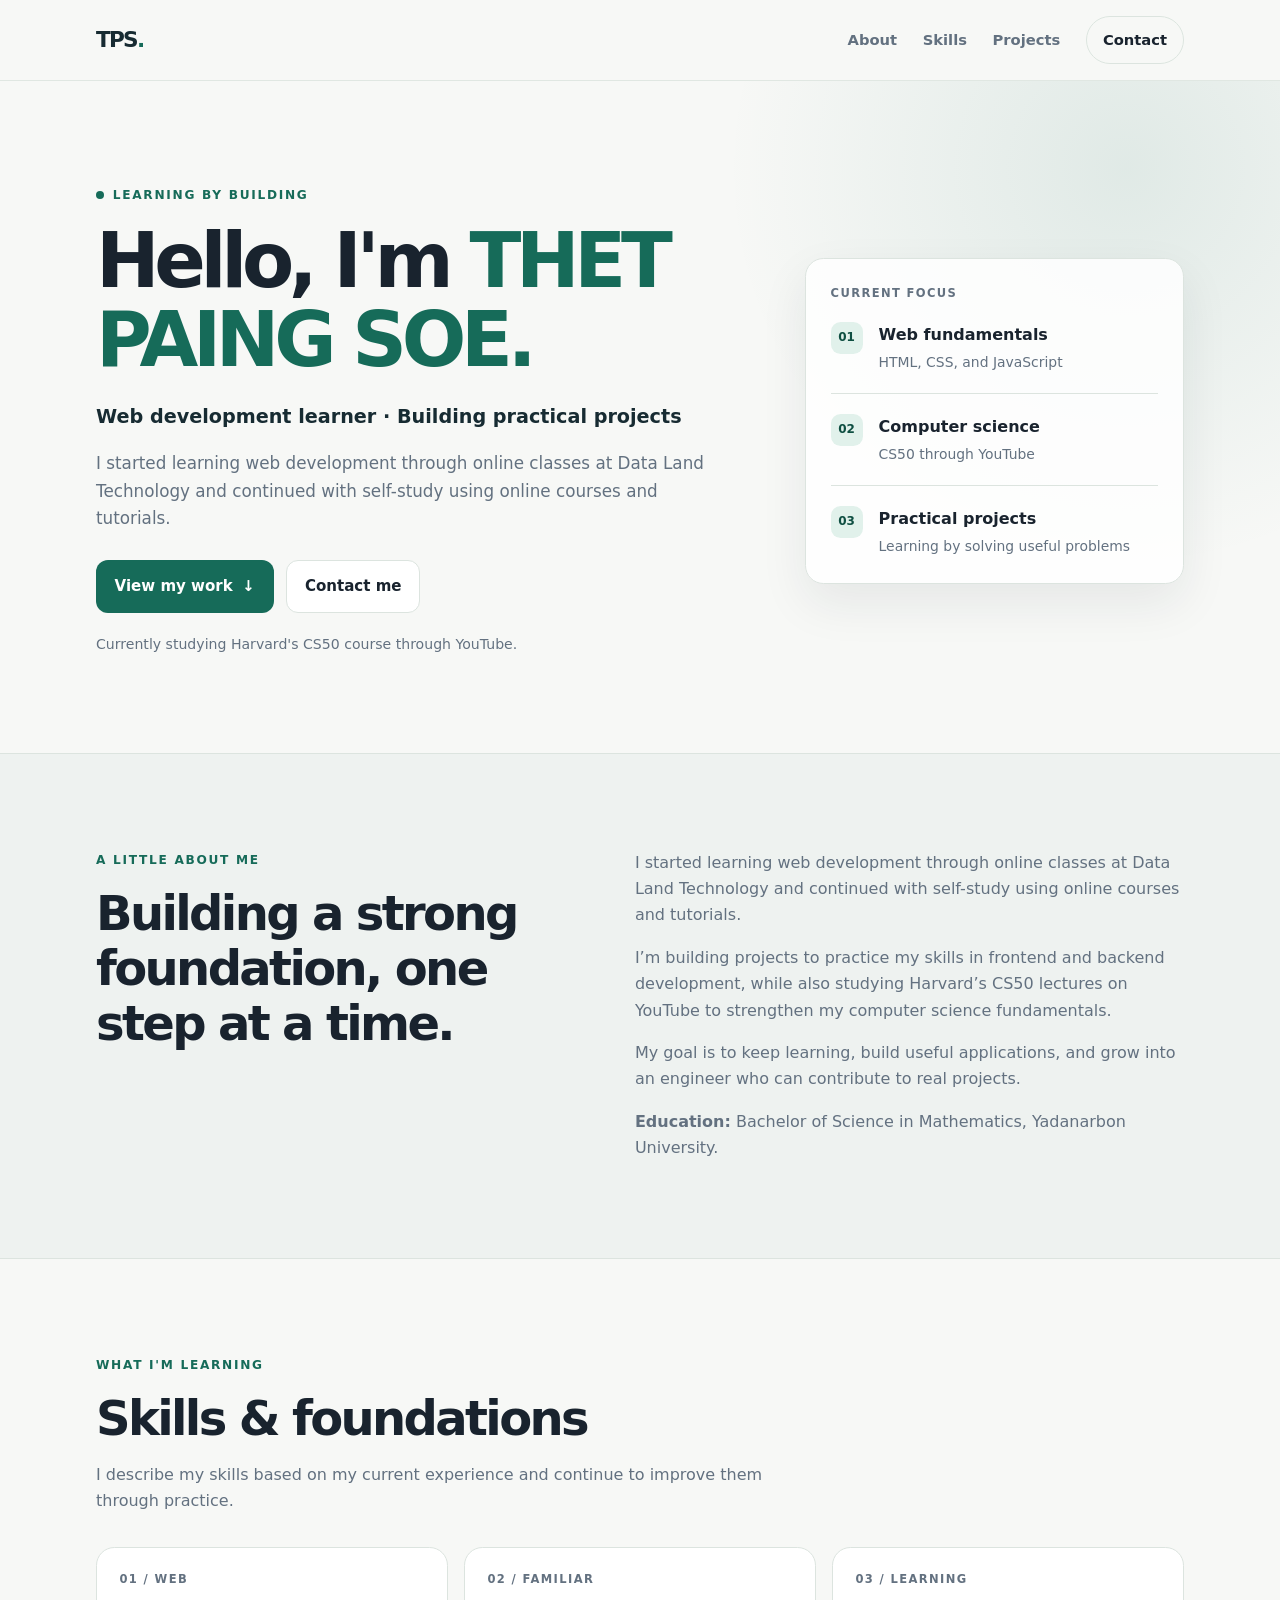
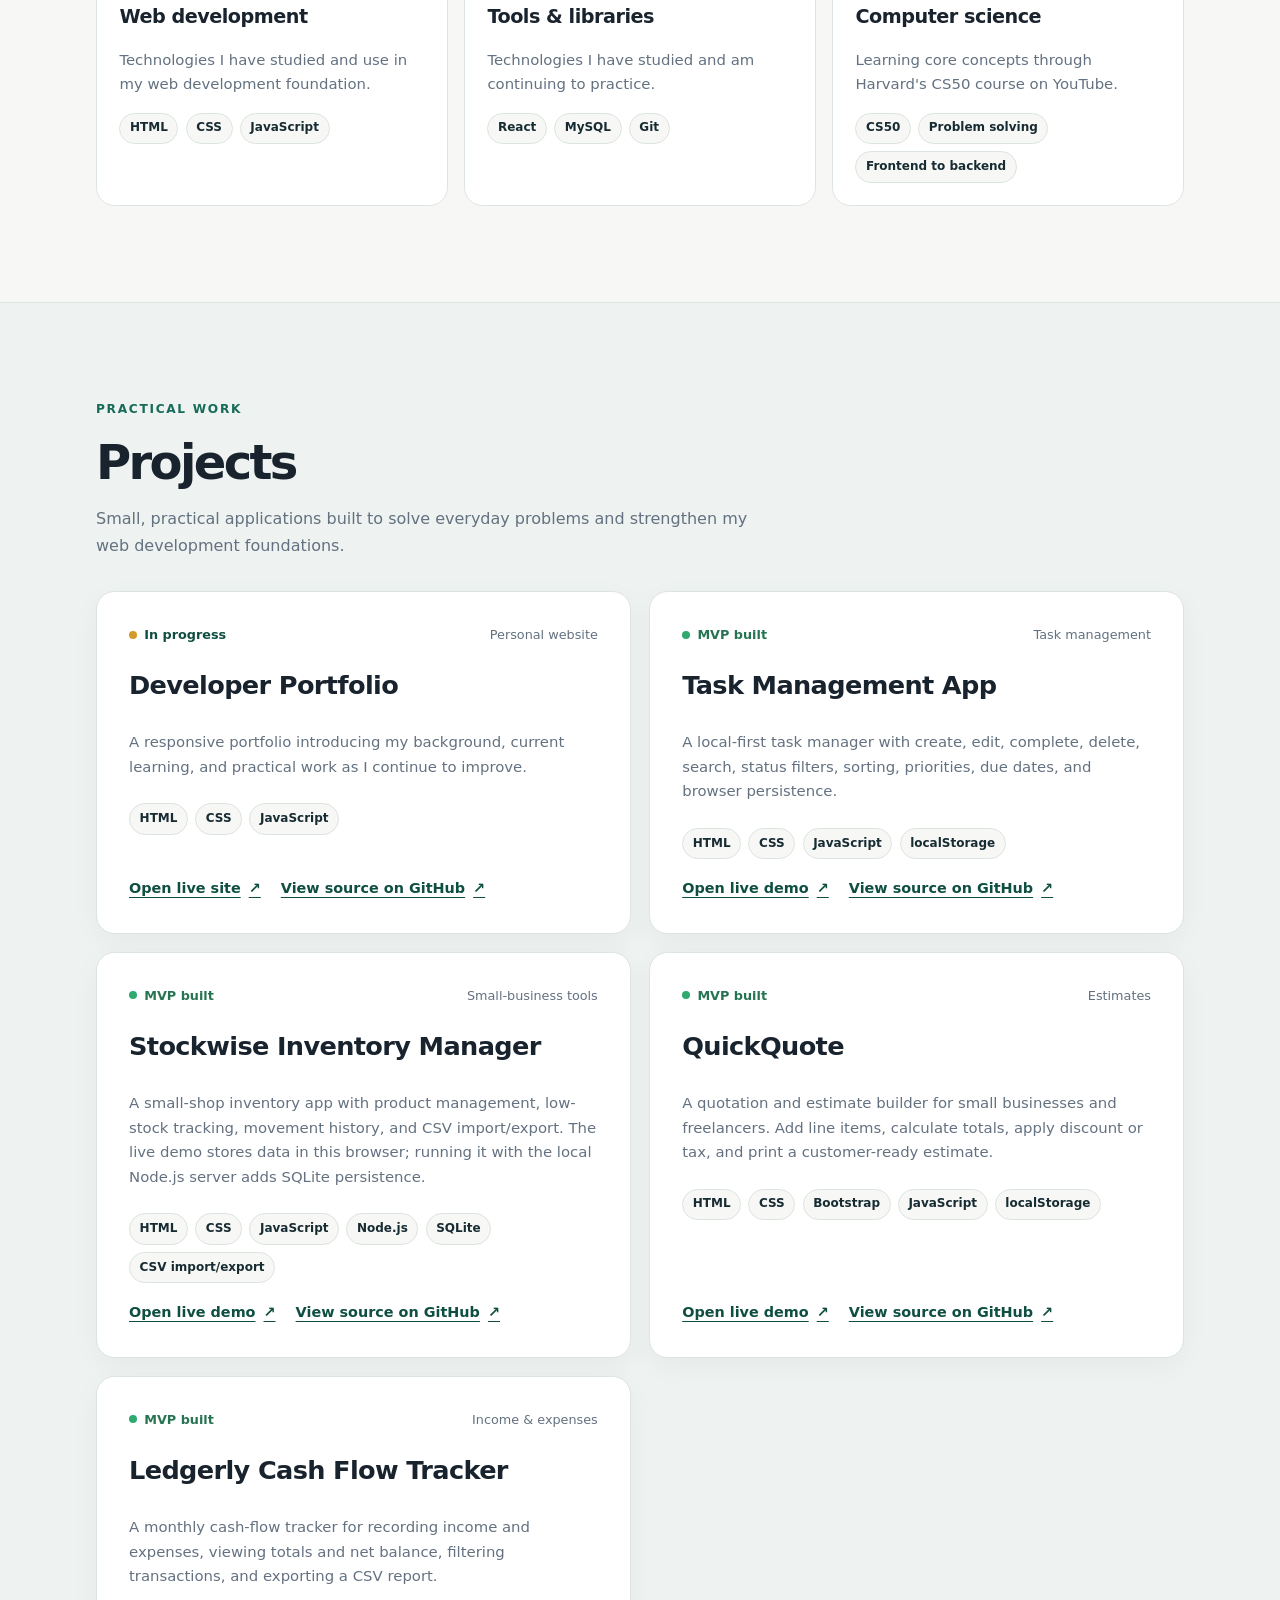
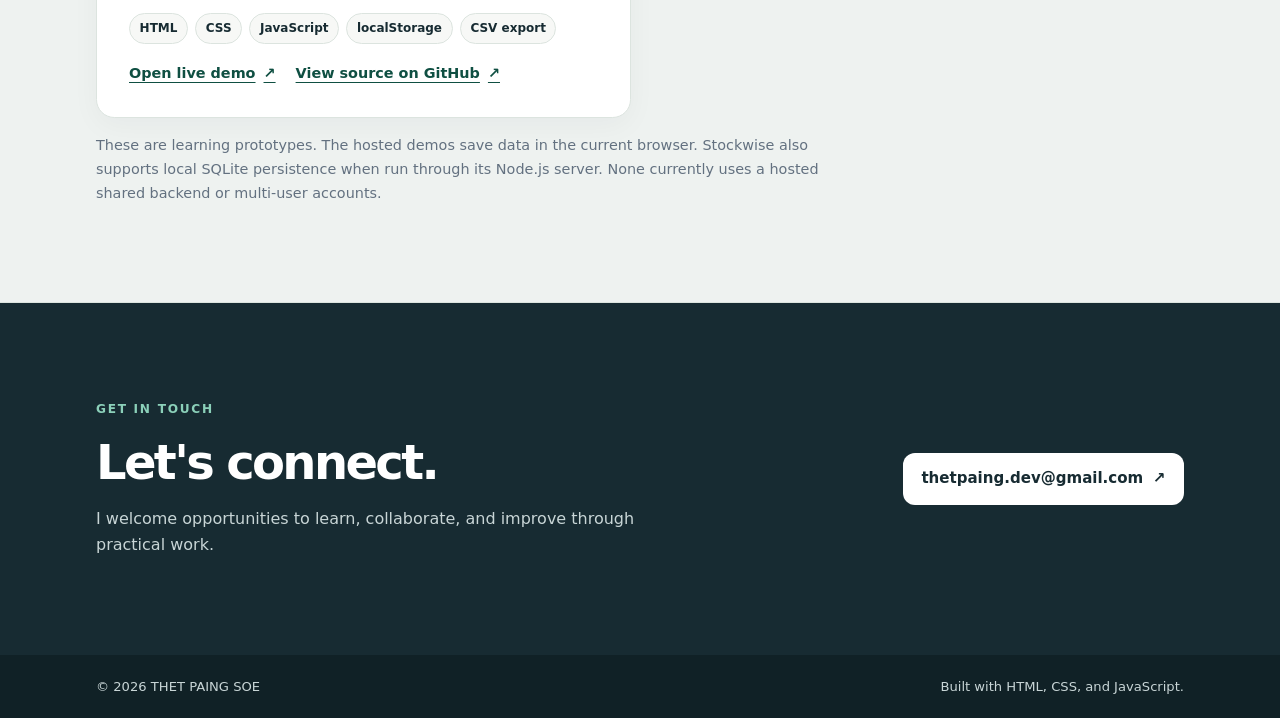
==== index.html @ 7a1ca911 "feat: add QuickQuote project card to portfolio" ====
<!DOCTYPE html>
<html lang="en">
<head>
  <meta charset="UTF-8" />
  <meta name="viewport" content="width=device-width, initial-scale=1.0" />
  <meta
    name="description"
    content="The portfolio of THET PAING SOE, a web development learner building practical projects and studying computer science."
  />
  <title>THET PAING SOE | Developer Portfolio</title>
  <link rel="stylesheet" href="css/style.css" />
  <script src="js/main.js" defer></script>
</head>
<body>
  <a class="skip-link" href="#main-content">Skip to content</a>

  <header class="site-header">
    <div class="container header-inner">
      <a class="brand" href="#home" aria-label="THET PAING SOE, home">TPS<span>.</span></a>

      <button
        class="nav-toggle"
        type="button"
        aria-controls="primary-navigation"
        aria-expanded="false"
      >
        <span class="nav-toggle-label">Menu</span>
        <span class="nav-toggle-icon" aria-hidden="true"></span>
      </button>

      <nav class="site-nav" id="primary-navigation" aria-label="Main navigation">
        <a href="#about">About</a>
        <a href="#skills">Skills</a>
        <a href="#projects">Projects</a>
        <a class="nav-contact" href="#contact">Contact</a>
      </nav>
    </div>
  </header>

  <main id="main-content">
    <section class="hero section" id="home" aria-labelledby="hero-title">
      <div class="container hero-grid">
        <div class="hero-copy">
          <p class="eyebrow"><span class="status-dot" aria-hidden="true"></span> Learning by building</p>
          <h1 id="hero-title">Hello, I'm <span>THET PAING SOE.</span></h1>
          <p class="hero-role">Web development learner · Building practical projects</p>
          <p class="hero-description">
            I started learning web development through online classes at Data Land Technology and
            continued with self-study using online courses and tutorials.
          </p>
          <div class="hero-actions">
            <a class="button button-primary" href="#projects">View my work <span aria-hidden="true">↓</span></a>
            <a class="button button-secondary" href="mailto:thetpaing.dev@gmail.com">Contact me</a>
          </div>
          <p class="hero-note">Currently studying Harvard's CS50 course through YouTube.</p>
        </div>

        <aside class="hero-card" aria-label="Current learning overview">
          <p class="card-label">CURRENT FOCUS</p>
          <div class="focus-item">
            <span class="focus-number">01</span>
            <div>
              <h2>Web fundamentals</h2>
              <p>HTML, CSS, and JavaScript</p>
            </div>
          </div>
          <div class="focus-item">
            <span class="focus-number">02</span>
            <div>
              <h2>Computer science</h2>
              <p>CS50 through YouTube</p>
            </div>
          </div>
          <div class="focus-item">
            <span class="focus-number">03</span>
            <div>
              <h2>Practical projects</h2>
              <p>Learning by solving useful problems</p>
            </div>
          </div>
        </aside>
      </div>
    </section>

    <section class="section section-muted" id="about" aria-labelledby="about-title">
      <div class="container content-grid">
        <div>
          <p class="eyebrow">A little about me</p>
          <h2 class="section-title" id="about-title">Building a strong foundation, one step at a time.</h2>
        </div>
        <div class="section-copy">
          <p>
            I started learning web development through online classes at Data Land Technology and
            continued with self-study using online courses and tutorials.
          </p>
          <p>
            I’m building projects to practice my skills in frontend and backend development, while
            also studying Harvard’s CS50 lectures on YouTube to strengthen my computer science
            fundamentals.
          </p>
          <p>
            My goal is to keep learning, build useful applications, and grow into an engineer who
            can contribute to real projects.
          </p>
          <p>
            <strong>Education:</strong> Bachelor of Science in Mathematics, Yadanarbon University.
          </p>
        </div>
      </div>
    </section>

    <section class="section" id="skills" aria-labelledby="skills-title">
      <div class="container">
        <div class="section-heading">
          <p class="eyebrow">What I'm learning</p>
          <h2 class="section-title" id="skills-title">Skills & foundations</h2>
          <p class="section-intro">I describe my skills based on my current experience and continue to improve them through practice.</p>
        </div>

        <div class="skills-grid">
          <article class="skill-card">
            <p class="skill-index">01 / WEB</p>
            <h3>Web development</h3>
            <p>Technologies I have studied and use in my web development foundation.</p>
            <ul class="tag-list" aria-label="Web development skills">
              <li>HTML</li>
              <li>CSS</li>
              <li>JavaScript</li>
            </ul>
          </article>

          <article class="skill-card">
            <p class="skill-index">02 / FAMILIAR</p>
            <h3>Tools & libraries</h3>
            <p>Technologies I have studied and am continuing to practice.</p>
            <ul class="tag-list" aria-label="Tools and libraries">
              <li>React</li>
              <li>MySQL</li>
              <li>Git</li>
            </ul>
          </article>

          <article class="skill-card">
            <p class="skill-index">03 / LEARNING</p>
            <h3>Computer science</h3>
            <p>Learning core concepts through Harvard's CS50 course on YouTube.</p>
            <ul class="tag-list" aria-label="Current learning areas">
              <li>CS50</li>
              <li>Problem solving</li>
              <li>Frontend to backend</li>
            </ul>
          </article>
        </div>
      </div>
    </section>

    <section class="section section-muted" id="projects" aria-labelledby="projects-title">
      <div class="container">
        <div class="section-heading">
          <p class="eyebrow">Practical work</p>
          <h2 class="section-title" id="projects-title">Projects</h2>
          <p class="section-intro">
            Small, practical applications built to solve everyday problems and strengthen my web development foundations.
          </p>
        </div>

        <div class="projects-grid">
          <article class="project-card">
            <div class="project-topline">
              <span class="project-status"><span aria-hidden="true"></span> In progress</span>
              <span class="project-type">Personal website</span>
            </div>
            <h3>Developer Portfolio</h3>
            <p>A responsive portfolio introducing my background, current learning, and practical work as I continue to improve.</p>
            <ul class="tag-list" aria-label="Portfolio technologies">
              <li>HTML</li><li>CSS</li><li>JavaScript</li>
            </ul>
            <div class="project-links">
              <a class="text-link" href="https://developer-portfolio-wdf-5618s-projects.vercel.app" target="_blank" rel="noreferrer">Open live site <span aria-hidden="true">↗</span></a>
              <a class="text-link" href="https://github.com/wdf-5618/developer-portfolio" target="_blank" rel="noreferrer">View source on GitHub <span aria-hidden="true">↗</span></a>
            </div>
          </article>

          <article class="project-card">
            <div class="project-topline">
              <span class="project-status project-status-ready"><span aria-hidden="true"></span> MVP built</span>
              <span class="project-type">Task management</span>
            </div>
            <h3>Task Management App</h3>
            <p>A local-first task manager with create, edit, complete, delete, search, status filters, sorting, priorities, due dates, and browser persistence.</p>
            <ul class="tag-list" aria-label="Task manager technologies">
              <li>HTML</li><li>CSS</li><li>JavaScript</li><li>localStorage</li>
            </ul>
            <div class="project-links">
              <a class="text-link" href="https://task-management-app-wdf-5618s-projects.vercel.app" target="_blank" rel="noreferrer">Open live demo <span aria-hidden="true">↗</span></a>
              <a class="text-link" href="https://github.com/wdf-5618/task-management-app" target="_blank" rel="noreferrer">View source on GitHub <span aria-hidden="true">↗</span></a>
            </div>
          </article>

          <article class="project-card">
            <div class="project-topline">
              <span class="project-status project-status-ready"><span aria-hidden="true"></span> MVP built</span>
              <span class="project-type">Small-business tools</span>
            </div>
            <h3>Stockwise Inventory Manager</h3>
            <p>A small-shop inventory app with product management, low-stock tracking, movement history, and CSV import/export. The live demo stores data in this browser; running it with the local Node.js server adds SQLite persistence.</p>
            <ul class="tag-list" aria-label="Stockwise technologies">
              <li>HTML</li><li>CSS</li><li>JavaScript</li><li>Node.js</li><li>SQLite</li><li>CSV import/export</li>
            </ul>
            <div class="project-links">
              <a class="text-link" href="https://stockwise-inventory-manager-wdf-5618s-projects.vercel.app" target="_blank" rel="noreferrer">Open live demo <span aria-hidden="true">↗</span></a>
              <a class="text-link" href="https://github.com/wdf-5618/stockwise-inventory-manager" target="_blank" rel="noreferrer">View source on GitHub <span aria-hidden="true">↗</span></a>
            </div>
          </article>

          <article class="project-card">
            <div class="project-topline">
              <span class="project-status project-status-ready"><span aria-hidden="true"></span> MVP built</span>
              <span class="project-type">Estimates</span>
            </div>
            <h3>QuickQuote</h3>
            <p>A quotation and estimate builder for small businesses and freelancers. Add line items, calculate totals, apply discount or tax, and print a customer-ready estimate.</p>
            <ul class="tag-list" aria-label="QuickQuote technologies">
              <li>HTML</li><li>CSS</li><li>Bootstrap</li><li>JavaScript</li><li>localStorage</li>
            </ul>
            <div class="project-links">
              <a class="text-link" href="./quickquote/index.html" target="_blank" rel="noreferrer">Open live demo <span aria-hidden="true">↗</span></a>
              <a class="text-link" href="https://github.com/wdf-5618/developer-portfolio" target="_blank" rel="noreferrer">View source on GitHub <span aria-hidden="true">↗</span></a>
            </div>
          </article>

          <article class="project-card">
            <div class="project-topline">
              <span class="project-status project-status-ready"><span aria-hidden="true"></span> MVP built</span>
              <span class="project-type">Income & expenses</span>
            </div>
            <h3>Ledgerly Cash Flow Tracker</h3>
            <p>A monthly cash-flow tracker for recording income and expenses, viewing totals and net balance, filtering transactions, and exporting a CSV report.</p>
            <ul class="tag-list" aria-label="Ledgerly technologies">
              <li>HTML</li><li>CSS</li><li>JavaScript</li><li>localStorage</li><li>CSV export</li>
            </ul>
            <div class="project-links">
              <a class="text-link" href="https://ledgerly-cashflow-tracker-wdf-5618s-projects.vercel.app" target="_blank" rel="noreferrer">Open live demo <span aria-hidden="true">↗</span></a>
              <a class="text-link" href="https://github.com/wdf-5618/ledgerly-cashflow-tracker" target="_blank" rel="noreferrer">View source on GitHub <span aria-hidden="true">↗</span></a>
            </div>
          </article>
        </div>
        <p class="projects-note">These are learning prototypes. The hosted demos save data in the current browser. Stockwise also supports local SQLite persistence when run through its Node.js server. None currently uses a hosted shared backend or multi-user accounts.</p>
      </div>
    </section>

    <section class="section contact-section" id="contact" aria-labelledby="contact-title">
      <div class="container contact-inner">
        <div>
          <p class="eyebrow">Get in touch</p>
          <h2 class="section-title" id="contact-title">Let's connect.</h2>
          <p class="contact-copy">I welcome opportunities to learn, collaborate, and improve through practical work.</p>
        </div>
        <a class="button button-light" href="mailto:thetpaing.dev@gmail.com">thetpaing.dev@gmail.com <span aria-hidden="true">↗</span></a>
      </div>
    </section>
  </main>

  <footer class="site-footer">
    <div class="container footer-inner">
      <p>© <span id="current-year">2026</span> THET PAING SOE</p>
      <p>Built with HTML, CSS, and JavaScript.</p>
    </div>
  </footer>
</body>
</html>
---- css/style.css ----
:root {
  color-scheme: light;
  --ink: #19232e;
  --muted: #637180;
  --paper: #f7f8f6;
  --surface: #ffffff;
  --surface-muted: #eef2f0;
  --line: #dce4df;
  --accent: #166b59;
  --accent-dark: #0f4f42;
  --accent-soft: #e1f1eb;
  --dark: #172b32;
  --radius: 1.15rem;
  --shadow: 0 1.2rem 3rem rgb(25 35 46 / 8%);
  --content-width: 68rem;
}

* {
  box-sizing: border-box;
}

html {
  scroll-behavior: smooth;
  scroll-padding-top: 6rem;
}

body {
  margin: 0;
  background: var(--paper);
  color: var(--ink);
  font-family: Inter, ui-sans-serif, system-ui, -apple-system, BlinkMacSystemFont, "Segoe UI", sans-serif;
  line-height: 1.65;
  text-rendering: optimizeLegibility;
}

a {
  color: inherit;
}

a:focus-visible,
button:focus-visible {
  outline: 3px solid #e7a83e;
  outline-offset: 4px;
}

.container {
  width: min(var(--content-width), calc(100% - 2.5rem));
  margin-inline: auto;
}

.skip-link {
  position: absolute;
  top: 0.75rem;
  left: 0.75rem;
  z-index: 100;
  padding: 0.7rem 1rem;
  transform: translateY(-160%);
  border-radius: 0.5rem;
  background: var(--dark);
  color: white;
}

.skip-link:focus {
  transform: translateY(0);
}

.site-header {
  position: sticky;
  top: 0;
  z-index: 20;
  border-bottom: 1px solid rgb(220 228 223 / 85%);
  background: rgb(247 248 246 / 92%);
  backdrop-filter: blur(14px);
}

.header-inner {
  display: flex;
  min-height: 5rem;
  align-items: center;
  justify-content: space-between;
  gap: 1.5rem;
}

.brand {
  color: var(--dark);
  font-size: 1.35rem;
  font-weight: 850;
  letter-spacing: -0.08em;
  text-decoration: none;
}

.brand span {
  color: var(--accent);
}

.site-nav {
  display: flex;
  align-items: center;
  gap: 1.6rem;
}

.site-nav a {
  color: var(--muted);
  font-size: 0.92rem;
  font-weight: 650;
  text-decoration: none;
  transition: color 160ms ease;
}

.site-nav a:hover {
  color: var(--accent);
}

.site-nav .nav-contact {
  padding: 0.65rem 1rem;
  border: 1px solid var(--line);
  border-radius: 999px;
  color: var(--ink);
}

.nav-toggle {
  display: none;
  align-items: center;
  gap: 0.6rem;
  padding: 0.65rem 0.85rem;
  border: 1px solid var(--line);
  border-radius: 0.7rem;
  background: var(--surface);
  color: var(--ink);
  font: inherit;
  font-size: 0.9rem;
  font-weight: 700;
  cursor: pointer;
}

.nav-toggle-icon,
.nav-toggle-icon::before,
.nav-toggle-icon::after {
  display: block;
  width: 1.15rem;
  height: 2px;
  border-radius: 2px;
  background: currentColor;
}

.nav-toggle-icon {
  position: relative;
}

.nav-toggle-icon::before,
.nav-toggle-icon::after {
  position: absolute;
  left: 0;
  content: "";
}

.nav-toggle-icon::before {
  top: -0.35rem;
}

.nav-toggle-icon::after {
  top: 0.35rem;
}

.section {
  padding-block: 6rem;
}

.hero {
  overflow: hidden;
  padding-block: 6.5rem 6rem;
  background:
    radial-gradient(circle at 88% 13%, rgb(22 107 89 / 10%), transparent 25rem),
    var(--paper);
}

.hero-grid {
  display: grid;
  grid-template-columns: minmax(0, 1.25fr) minmax(17rem, 0.75fr);
  align-items: center;
  gap: clamp(2rem, 6vw, 5rem);
}

.eyebrow {
  display: flex;
  align-items: center;
  gap: 0.55rem;
  margin: 0 0 1rem;
  color: var(--accent);
  font-size: 0.76rem;
  font-weight: 850;
  letter-spacing: 0.14em;
  text-transform: uppercase;
}

.status-dot {
  width: 0.5rem;
  height: 0.5rem;
  border-radius: 50%;
  background: var(--accent);
}

.hero h1 {
  max-width: 11ch;
  margin: 0;
  font-size: clamp(2.5rem, 6vw, 4.75rem);
  font-weight: 800;
  letter-spacing: -0.07em;
  line-height: 1.04;
}

.hero h1 span {
  color: var(--accent);
}

.hero-role {
  margin: 1.35rem 0 0;
  color: var(--dark);
  font-size: clamp(1rem, 2vw, 1.2rem);
  font-weight: 700;
}

.hero-description {
  max-width: 41rem;
  margin: 1.1rem 0 0;
  color: var(--muted);
  font-size: 1.05rem;
}

.hero-actions {
  display: flex;
  flex-wrap: wrap;
  gap: 0.8rem;
  margin-top: 1.7rem;
}

.button {
  display: inline-flex;
  min-height: 3rem;
  align-items: center;
  justify-content: center;
  gap: 0.6rem;
  padding: 0.8rem 1.1rem;
  border: 1px solid transparent;
  border-radius: 0.75rem;
  font-size: 0.94rem;
  font-weight: 750;
  text-decoration: none;
  transition: transform 160ms ease, background 160ms ease;
}

.button:hover {
  transform: translateY(-2px);
}

.button-primary {
  background: var(--accent);
  color: white;
}

.button-primary:hover {
  background: var(--accent-dark);
}

.button-secondary {
  border-color: var(--line);
  background: var(--surface);
  color: var(--ink);
}

.hero-note {
  margin: 1.3rem 0 0;
  color: var(--muted);
  font-size: 0.88rem;
}

.hero-card {
  padding: 1.55rem;
  border: 1px solid var(--line);
  border-radius: var(--radius);
  background: rgb(255 255 255 / 86%);
  box-shadow: var(--shadow);
}

.card-label,
.skill-index {
  margin: 0;
  color: var(--muted);
  font-size: 0.72rem;
  font-weight: 850;
  letter-spacing: 0.12em;
}

.focus-item {
  display: grid;
  grid-template-columns: 2.2rem 1fr;
  gap: 0.8rem;
  padding-block: 1.2rem;
  border-bottom: 1px solid var(--line);
}

.focus-item:last-child {
  padding-bottom: 0;
  border-bottom: 0;
}

.focus-number {
  display: grid;
  width: 2rem;
  height: 2rem;
  place-items: center;
  border-radius: 0.6rem;
  background: var(--accent-soft);
  color: var(--accent-dark);
  font-size: 0.75rem;
  font-weight: 850;
}

.focus-item h2 {
  margin: 0;
  font-size: 1rem;
}

.focus-item p {
  margin: 0.2rem 0 0;
  color: var(--muted);
  font-size: 0.87rem;
}

.section-muted {
  border-block: 1px solid var(--line);
  background: var(--surface-muted);
}

.content-grid {
  display: grid;
  grid-template-columns: minmax(0, 0.9fr) minmax(0, 1.1fr);
  gap: clamp(2rem, 7vw, 6rem);
}

.section-title {
  max-width: 18ch;
  margin: 0;
  font-size: clamp(2rem, 4vw, 3rem);
  font-weight: 800;
  letter-spacing: -0.055em;
  line-height: 1.15;
}

.section-copy p {
  margin: 0 0 1rem;
  color: var(--muted);
}

.section-copy p:last-child {
  margin-bottom: 0;
}

.section-heading {
  max-width: 42rem;
  margin-bottom: 2rem;
}

.section-intro {
  margin: 1rem 0 0;
  color: var(--muted);
}

.skills-grid {
  display: grid;
  grid-template-columns: repeat(3, minmax(0, 1fr));
  gap: 1rem;
}

.skill-card {
  min-height: 14rem;
  padding: 1.4rem;
  border: 1px solid var(--line);
  border-radius: var(--radius);
  background: var(--surface);
}

.skill-card h3,
.project-card h3 {
  margin: 0.75rem 0 0.55rem;
  font-size: 1.2rem;
  letter-spacing: -0.025em;
}

.skill-card > p:not(.skill-index),
.project-card > p {
  color: var(--muted);
  font-size: 0.93rem;
}

.tag-list {
  display: flex;
  flex-wrap: wrap;
  gap: 0.45rem;
  margin: 1rem 0 0;
  padding: 0;
  list-style: none;
}

.tag-list li {
  padding: 0.3rem 0.6rem;
  border: 1px solid var(--line);
  border-radius: 999px;
  background: var(--paper);
  color: var(--dark);
  font-size: 0.75rem;
  font-weight: 700;
}

.project-card {
  max-width: 48rem;
  padding: clamp(1.35rem, 4vw, 2rem);
  border: 1px solid var(--line);
  border-radius: var(--radius);
  background: var(--surface);
  box-shadow: 0 0.5rem 1.8rem rgb(25 35 46 / 4%);
}

.project-topline {
  display: flex;
  flex-wrap: wrap;
  align-items: center;
  justify-content: space-between;
  gap: 0.7rem;
}

.project-status {
  display: inline-flex;
  align-items: center;
  gap: 0.45rem;
  color: var(--accent-dark);
  font-size: 0.8rem;
  font-weight: 800;
}

.project-status span {
  width: 0.5rem;
  height: 0.5rem;
  border-radius: 50%;
  background: #d49a27;
}

.project-type {
  color: var(--muted);
  font-size: 0.8rem;
}

.project-card h3 {
  margin-top: 1.2rem;
  font-size: 1.6rem;
}

.project-card > p {
  max-width: 38rem;
  margin-bottom: 0.5rem;
}

.text-link {
  display: inline-flex;
  gap: 0.5rem;
  margin-top: 1.5rem;
  color: var(--accent-dark);
  font-weight: 800;
  text-decoration-thickness: 1px;
  text-underline-offset: 4px;
}

.projects-note {
  max-width: 48rem;
  margin: 1rem 0 0;
  color: var(--muted);
  font-size: 0.9rem;
}

.contact-section {
  background: var(--dark);
  color: white;
}

.contact-inner {
  display: flex;
  align-items: center;
  justify-content: space-between;
  gap: 2rem;
}

.contact-section .eyebrow {
  color: #8bd0b9;
}

.contact-copy {
  max-width: 36rem;
  margin: 1rem 0 0;
  color: #c8d5d6;
}

.button-light {
  flex-shrink: 0;
  background: white;
  color: var(--dark);
}

.button-light:hover {
  background: #e9f3ef;
}

.site-footer {
  padding-block: 1.3rem;
  background: #102126;
  color: #c8d5d6;
  font-size: 0.82rem;
}

.footer-inner {
  display: flex;
  justify-content: space-between;
  gap: 1rem;
}

.footer-inner p {
  margin: 0;
}

@media (max-width: 760px) {
  .section {
    padding-block: 4.5rem;
  }

  .hero {
    padding-block: 4.5rem;
  }

  .hero-grid,
  .content-grid {
    grid-template-columns: 1fr;
  }

  .hero-grid {
    gap: 2.25rem;
  }

  .hero h1 {
    max-width: 14ch;
  }

  .skills-grid {
    grid-template-columns: 1fr;
  }

  .skill-card {
    min-height: 0;
  }

  .nav-toggle {
    display: inline-flex;
  }

  .site-nav {
    position: absolute;
    top: calc(100% - 1px);
    right: 0;
    left: 0;
    display: none;
    align-items: stretch;
    gap: 0;
    padding: 0.6rem 1.25rem 1rem;
    border-bottom: 1px solid var(--line);
    background: var(--paper);
  }

  .site-nav.is-open {
    display: flex;
    flex-direction: column;
  }

  .site-nav a {
    padding: 0.85rem 0.25rem;
  }

  .site-nav .nav-contact {
    margin-top: 0.4rem;
    padding: 0.75rem 1rem;
    text-align: center;
  }

  .contact-inner {
    align-items: flex-start;
    flex-direction: column;
  }

  .footer-inner {
    flex-direction: column;
    gap: 0.35rem;
  }
}

@media (prefers-reduced-motion: reduce) {
  html {
    scroll-behavior: auto;
  }

  *,
  *::before,
  *::after {
    scroll-behavior: auto !important;
    transition-duration: 0.01ms !important;
  }
}


/* Project cards now form a responsive portfolio grid as new work is added. */
.projects-grid {
  display: grid;
  grid-template-columns: repeat(2, minmax(0, 1fr));
  align-items: stretch;
  gap: 1.15rem;
}

.projects-grid .project-card {
  display: flex;
  max-width: none;
  height: 100%;
  flex-direction: column;
}

.project-links {
  display: flex;
  flex-wrap: wrap;
  gap: 0.6rem 1.25rem;
  margin-top: auto;
  padding-top: 1.1rem;
}

.project-links .text-link {
  margin-top: 0;
  font-size: 0.9rem;
}

.project-status.project-status-ready {
  color: #267453;
}

.project-status.project-status-ready span {
  background: #2eaa70;
}

@media (max-width: 760px) {
  .projects-grid {
    grid-template-columns: 1fr;
  }
}
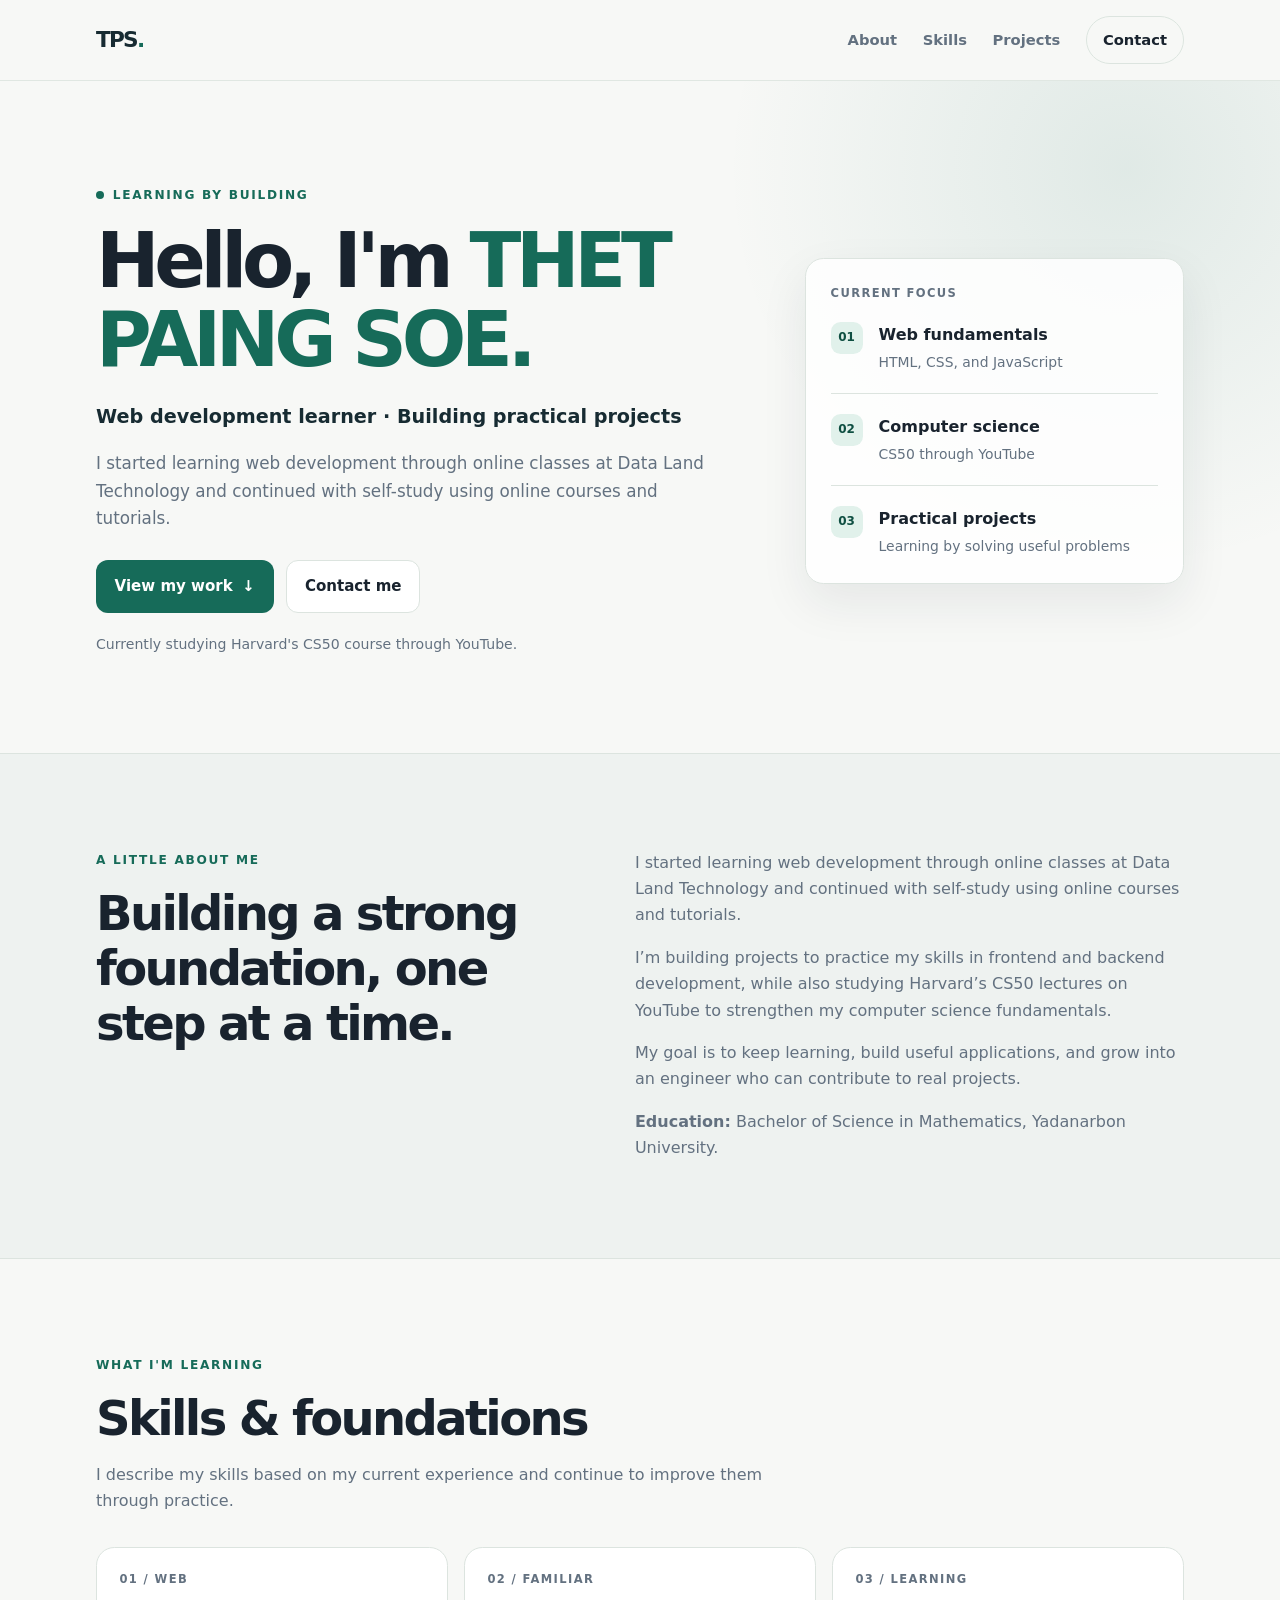
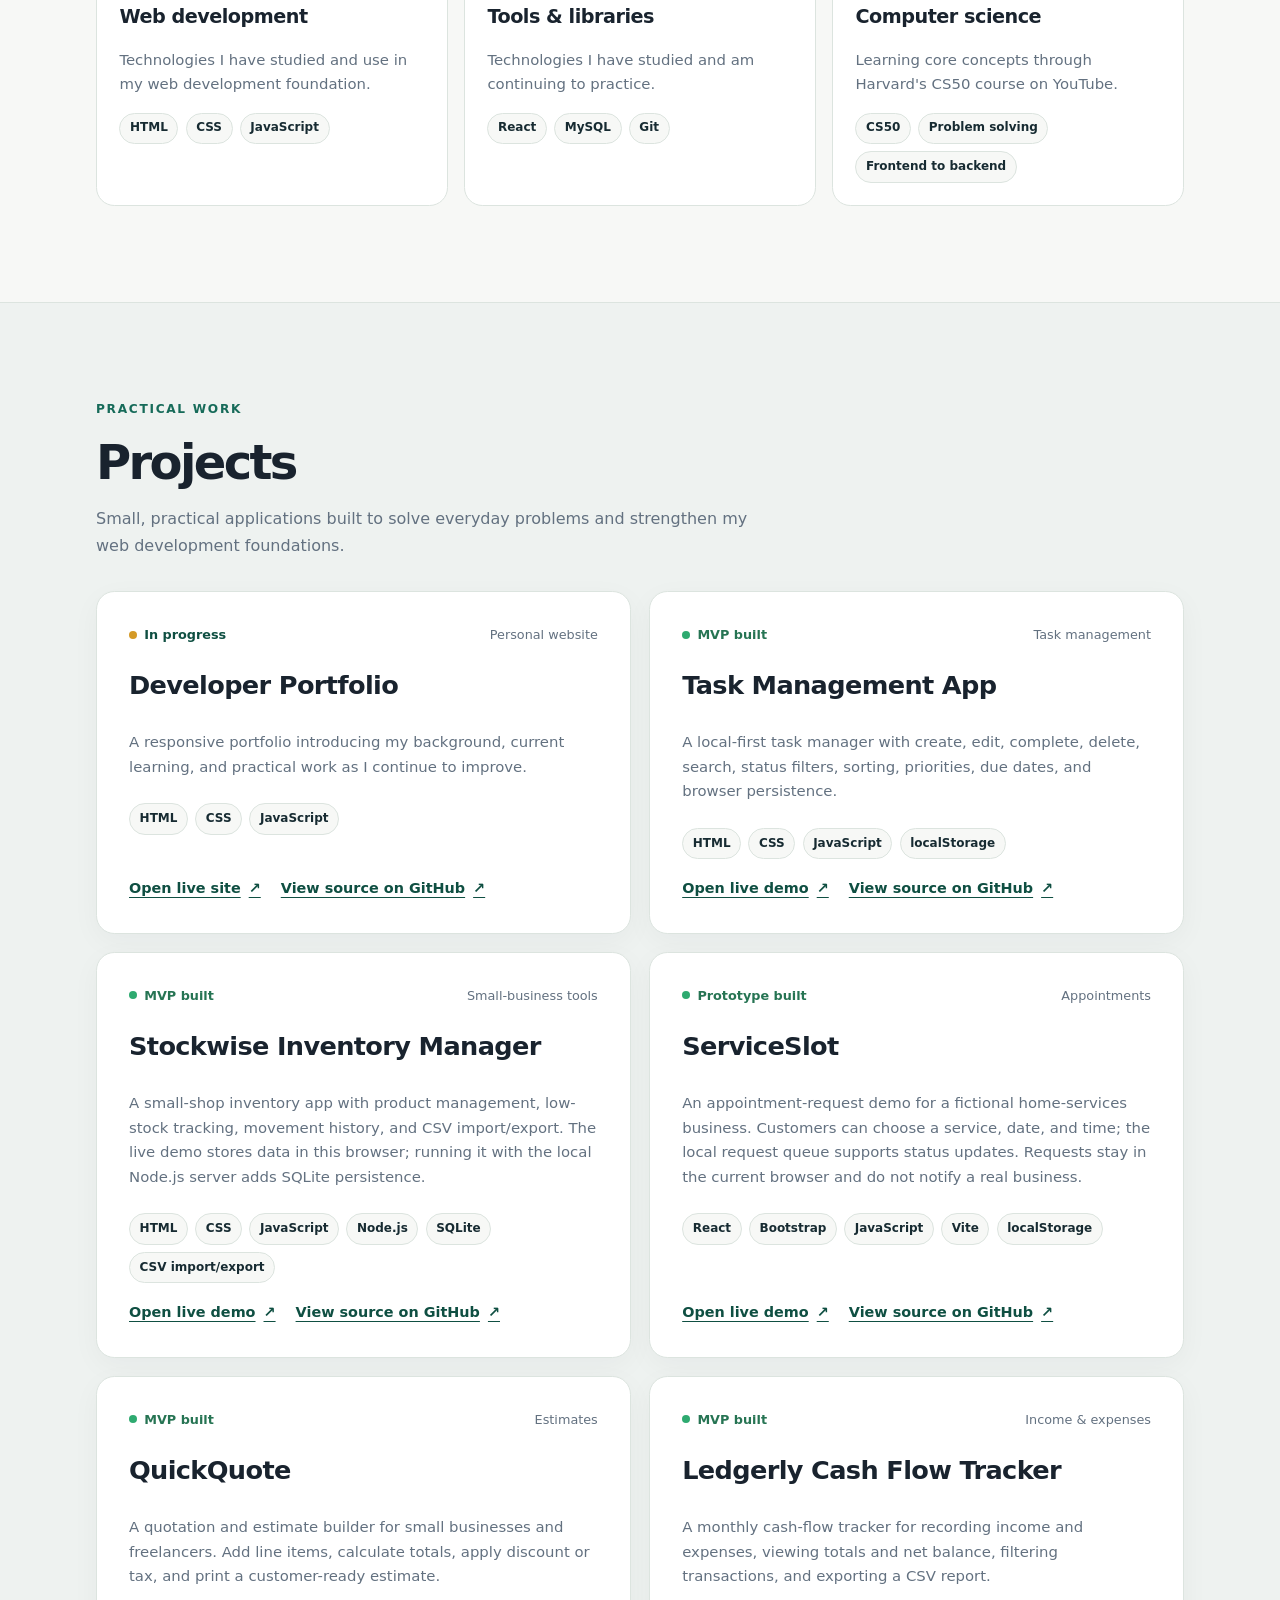
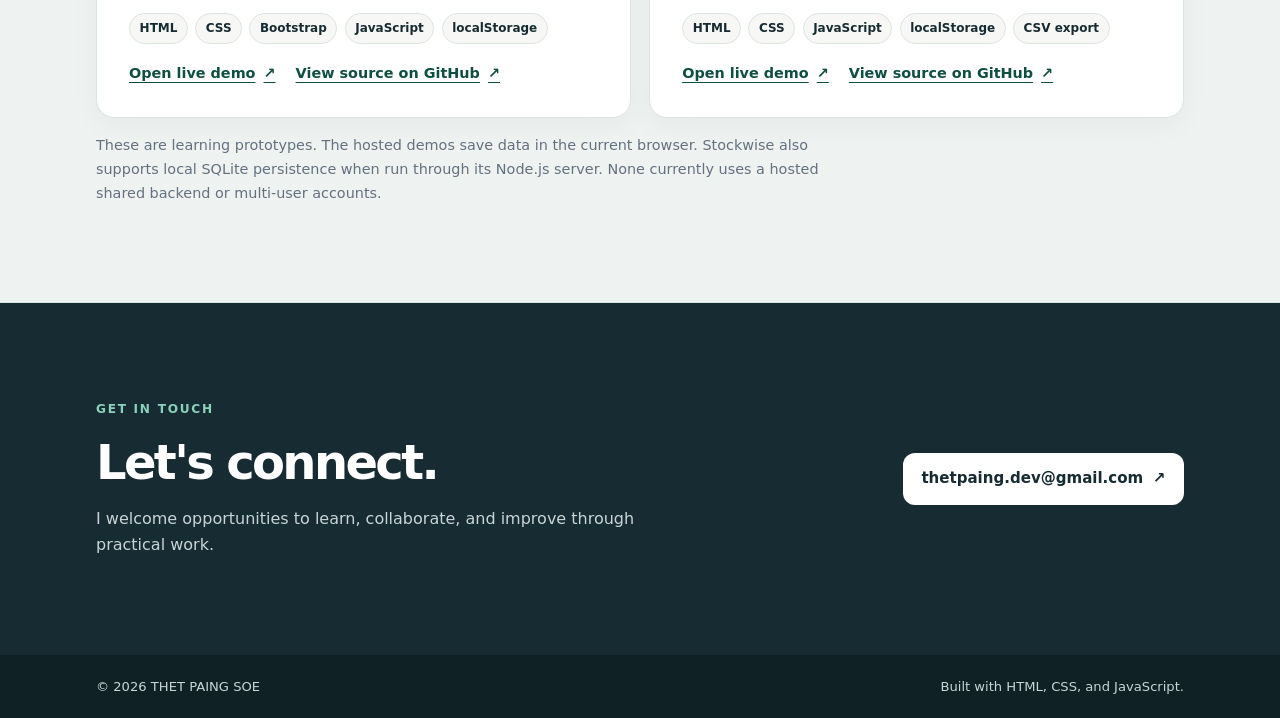
==== commit 2897d729: "feat: add ServiceSlot to portfolio projects" ====
--- a/index.html
+++ b/index.html
@@ -215,6 +215,22 @@
 
           <article class="project-card">
             <div class="project-topline">
+              <span class="project-status project-status-ready"><span aria-hidden="true"></span> Prototype built</span>
+              <span class="project-type">Appointments</span>
+            </div>
+            <h3>ServiceSlot</h3>
+            <p>An appointment-request demo for a fictional home-services business. Customers can choose a service, date, and time; the local request queue supports status updates. Requests stay in the current browser and do not notify a real business.</p>
+            <ul class="tag-list" aria-label="ServiceSlot technologies">
+              <li>React</li><li>Bootstrap</li><li>JavaScript</li><li>Vite</li><li>localStorage</li>
+            </ul>
+            <div class="project-links">
+              <a class="text-link" href="https://serviceslot-wdf-5618s-projects.vercel.app" target="_blank" rel="noreferrer">Open live demo <span aria-hidden="true">↗</span></a>
+              <a class="text-link" href="https://github.com/wdf-5618/serviceslot" target="_blank" rel="noreferrer">View source on GitHub <span aria-hidden="true">↗</span></a>
+            </div>
+          </article>
+
+          <article class="project-card">
+            <div class="project-topline">
               <span class="project-status project-status-ready"><span aria-hidden="true"></span> MVP built</span>
               <span class="project-type">Estimates</span>
             </div>
@@ -224,8 +240,8 @@
               <li>HTML</li><li>CSS</li><li>Bootstrap</li><li>JavaScript</li><li>localStorage</li>
             </ul>
             <div class="project-links">
-              <a class="text-link" href="./quickquote/index.html" target="_blank" rel="noreferrer">Open live demo <span aria-hidden="true">↗</span></a>
-              <a class="text-link" href="https://github.com/wdf-5618/developer-portfolio" target="_blank" rel="noreferrer">View source on GitHub <span aria-hidden="true">↗</span></a>
+              <a class="text-link" href="https://quickquote-wdf-5618s-projects.vercel.app" target="_blank" rel="noreferrer">Open live demo <span aria-hidden="true">↗</span></a>
+              <a class="text-link" href="https://github.com/wdf-5618/quickquote" target="_blank" rel="noreferrer">View source on GitHub <span aria-hidden="true">↗</span></a>
             </div>
           </article>
 
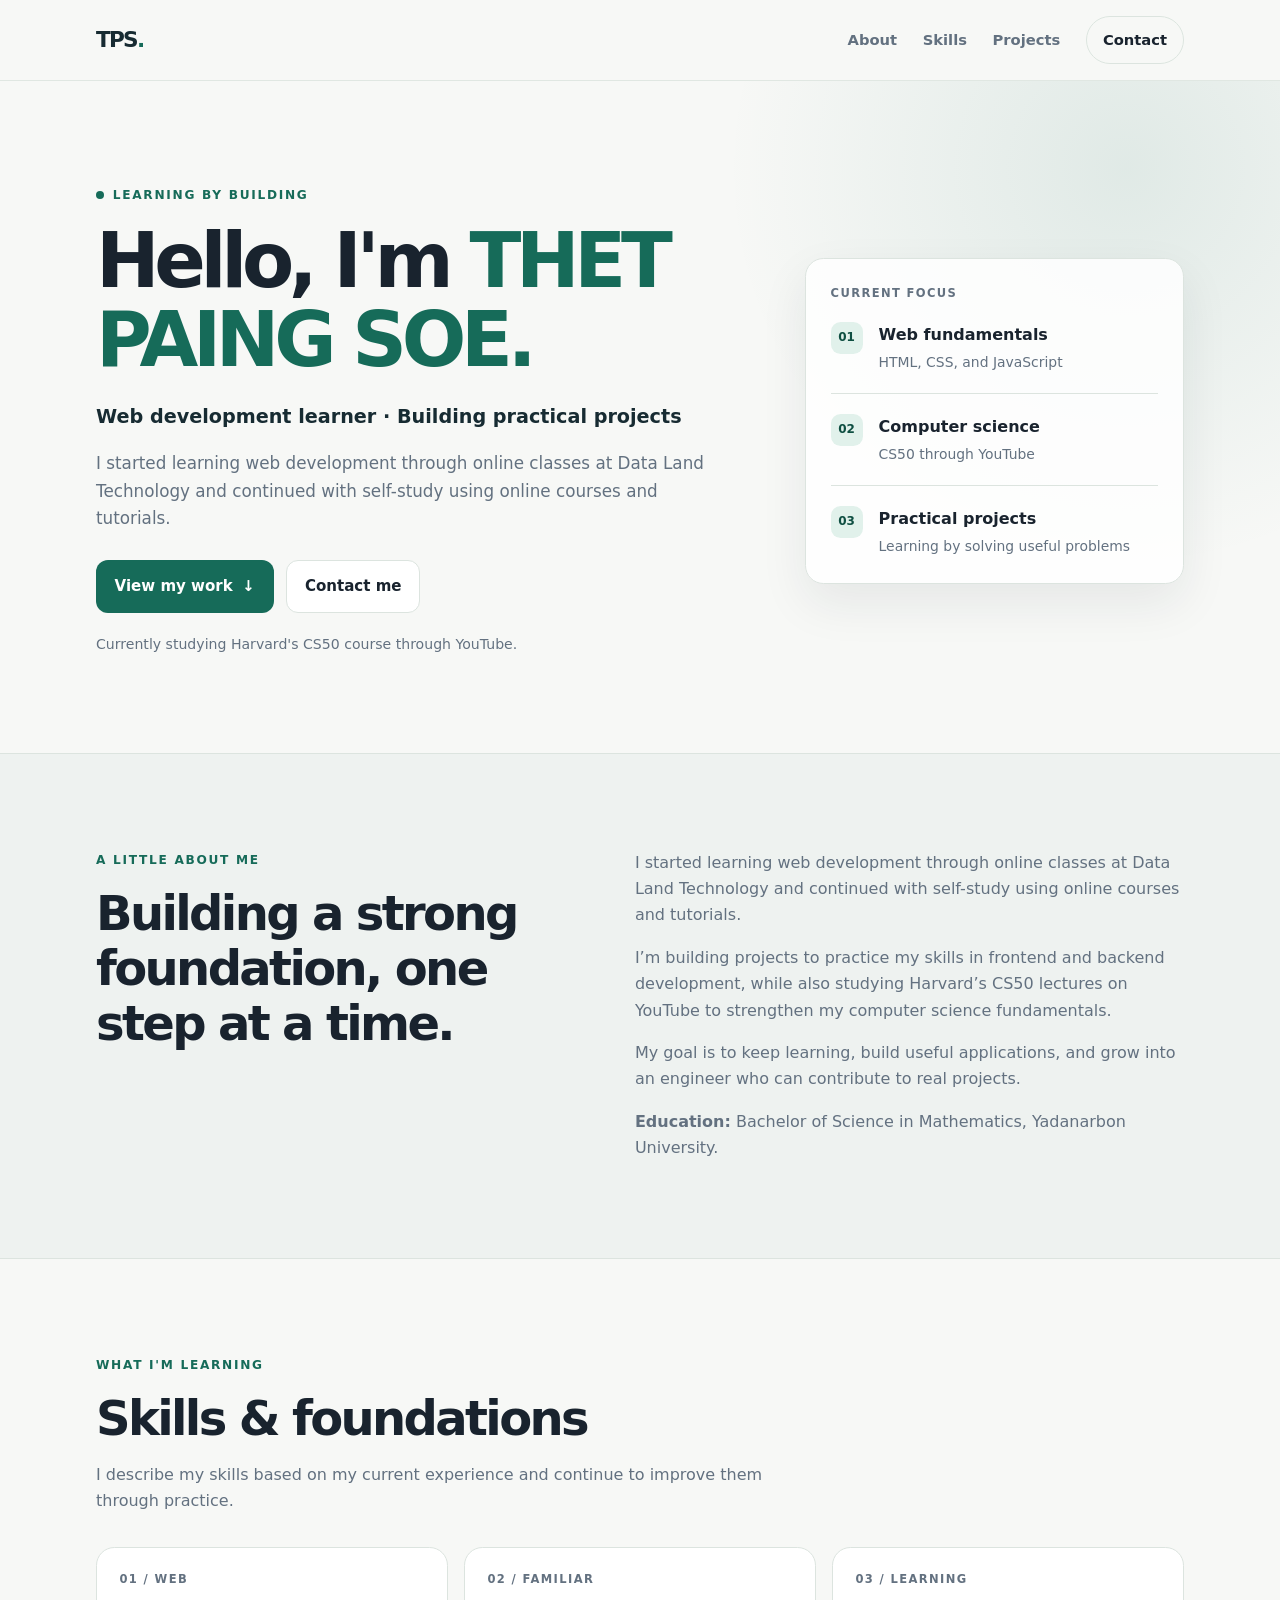
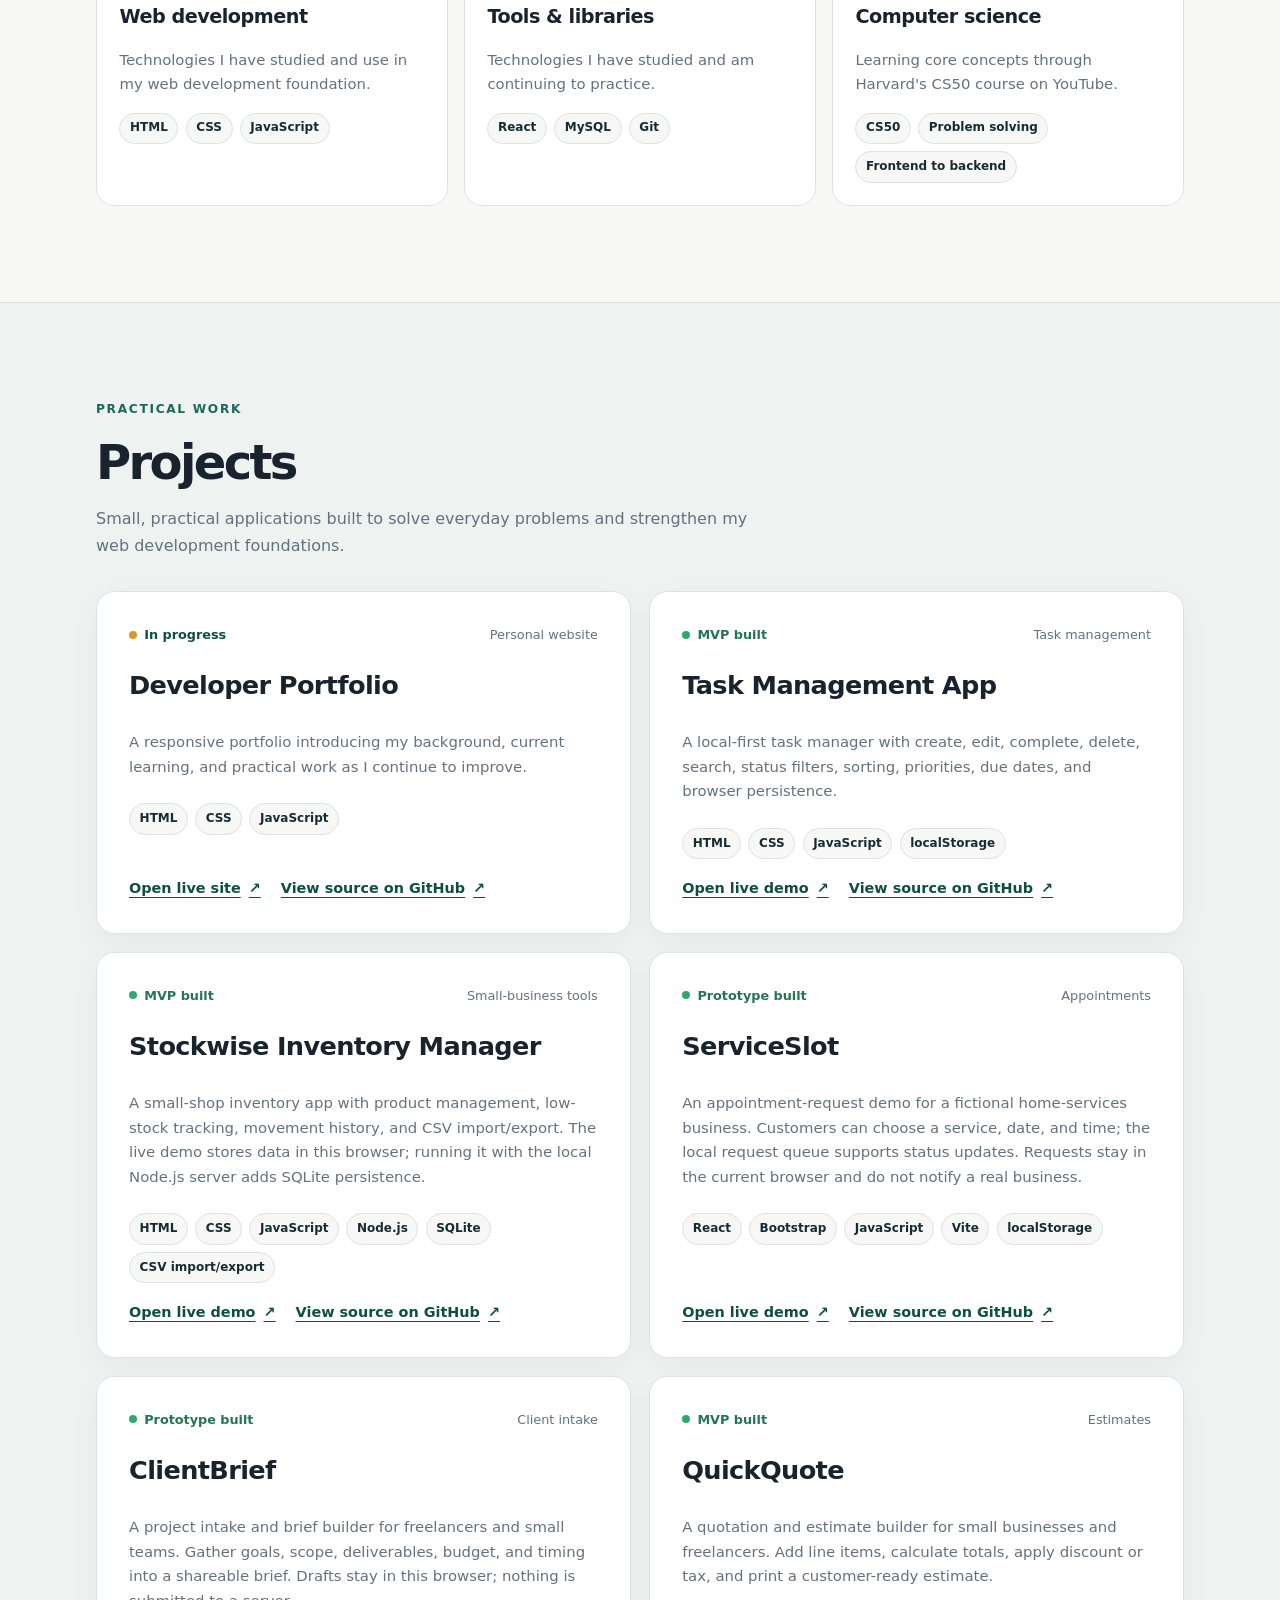
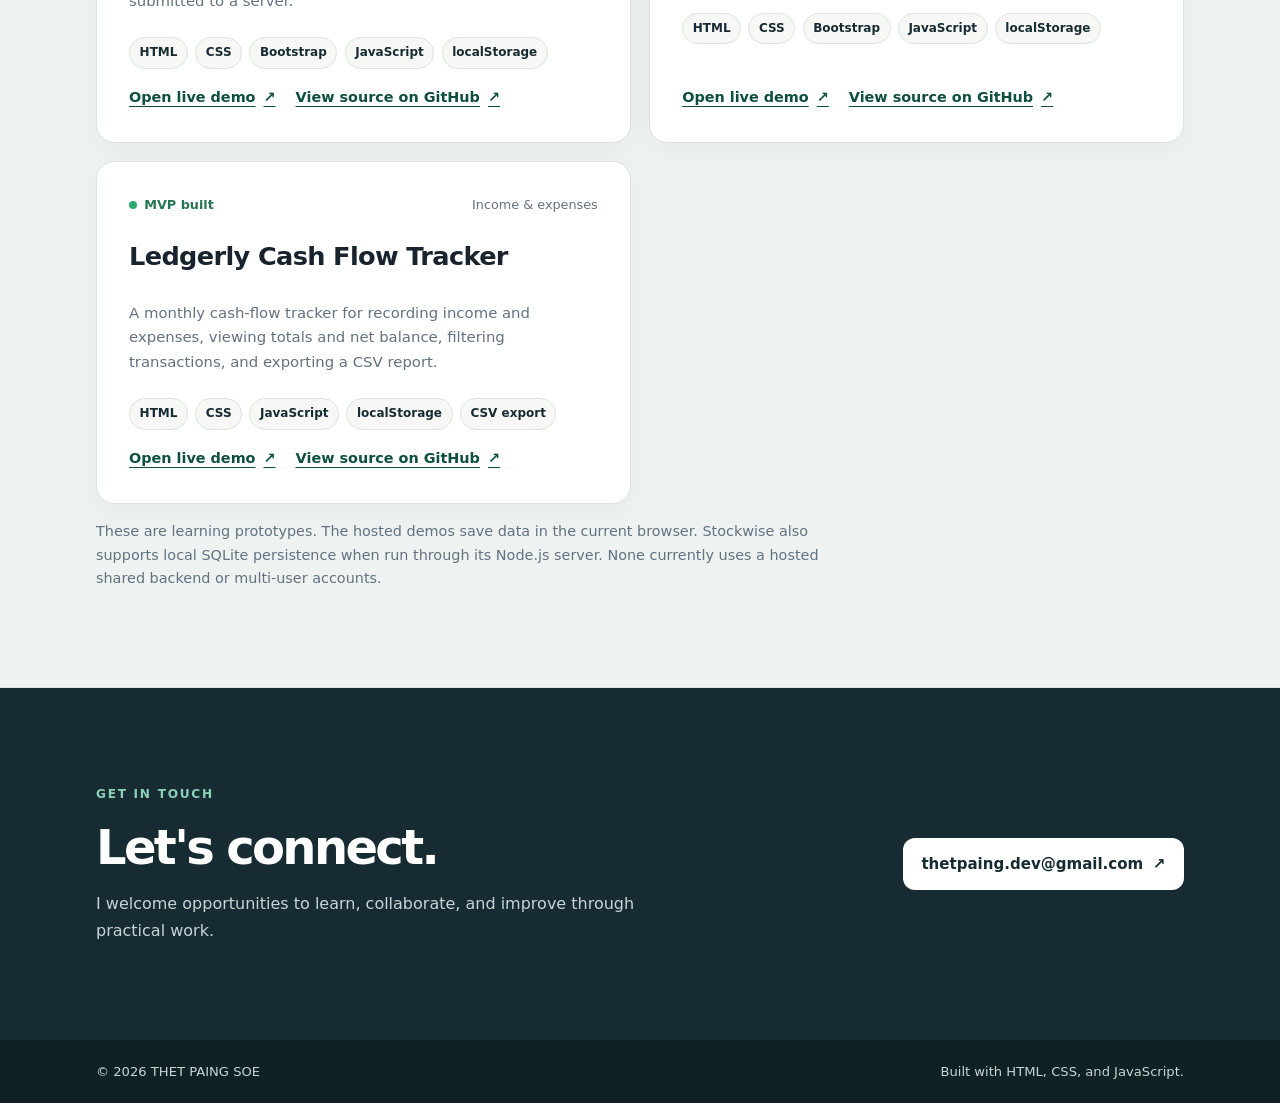
==== commit 976e847d: "Add ClientBrief project card" ====
--- a/index.html
+++ b/index.html
@@ -231,6 +231,22 @@
 
           <article class="project-card">
             <div class="project-topline">
+              <span class="project-status project-status-ready"><span aria-hidden="true"></span> Prototype built</span>
+              <span class="project-type">Client intake</span>
+            </div>
+            <h3>ClientBrief</h3>
+            <p>A project intake and brief builder for freelancers and small teams. Gather goals, scope, deliverables, budget, and timing into a shareable brief. Drafts stay in this browser; nothing is submitted to a server.</p>
+            <ul class="tag-list" aria-label="ClientBrief technologies">
+              <li>HTML</li><li>CSS</li><li>Bootstrap</li><li>JavaScript</li><li>localStorage</li>
+            </ul>
+            <div class="project-links">
+              <a class="text-link" href="https://client-brief-wdf-5618s-projects.vercel.app" target="_blank" rel="noreferrer">Open live demo <span aria-hidden="true">↗</span></a>
+              <a class="text-link" href="https://github.com/wdf-5618/client-brief" target="_blank" rel="noreferrer">View source on GitHub <span aria-hidden="true">↗</span></a>
+            </div>
+          </article>
+
+          <article class="project-card">
+            <div class="project-topline">
               <span class="project-status project-status-ready"><span aria-hidden="true"></span> MVP built</span>
               <span class="project-type">Estimates</span>
             </div>
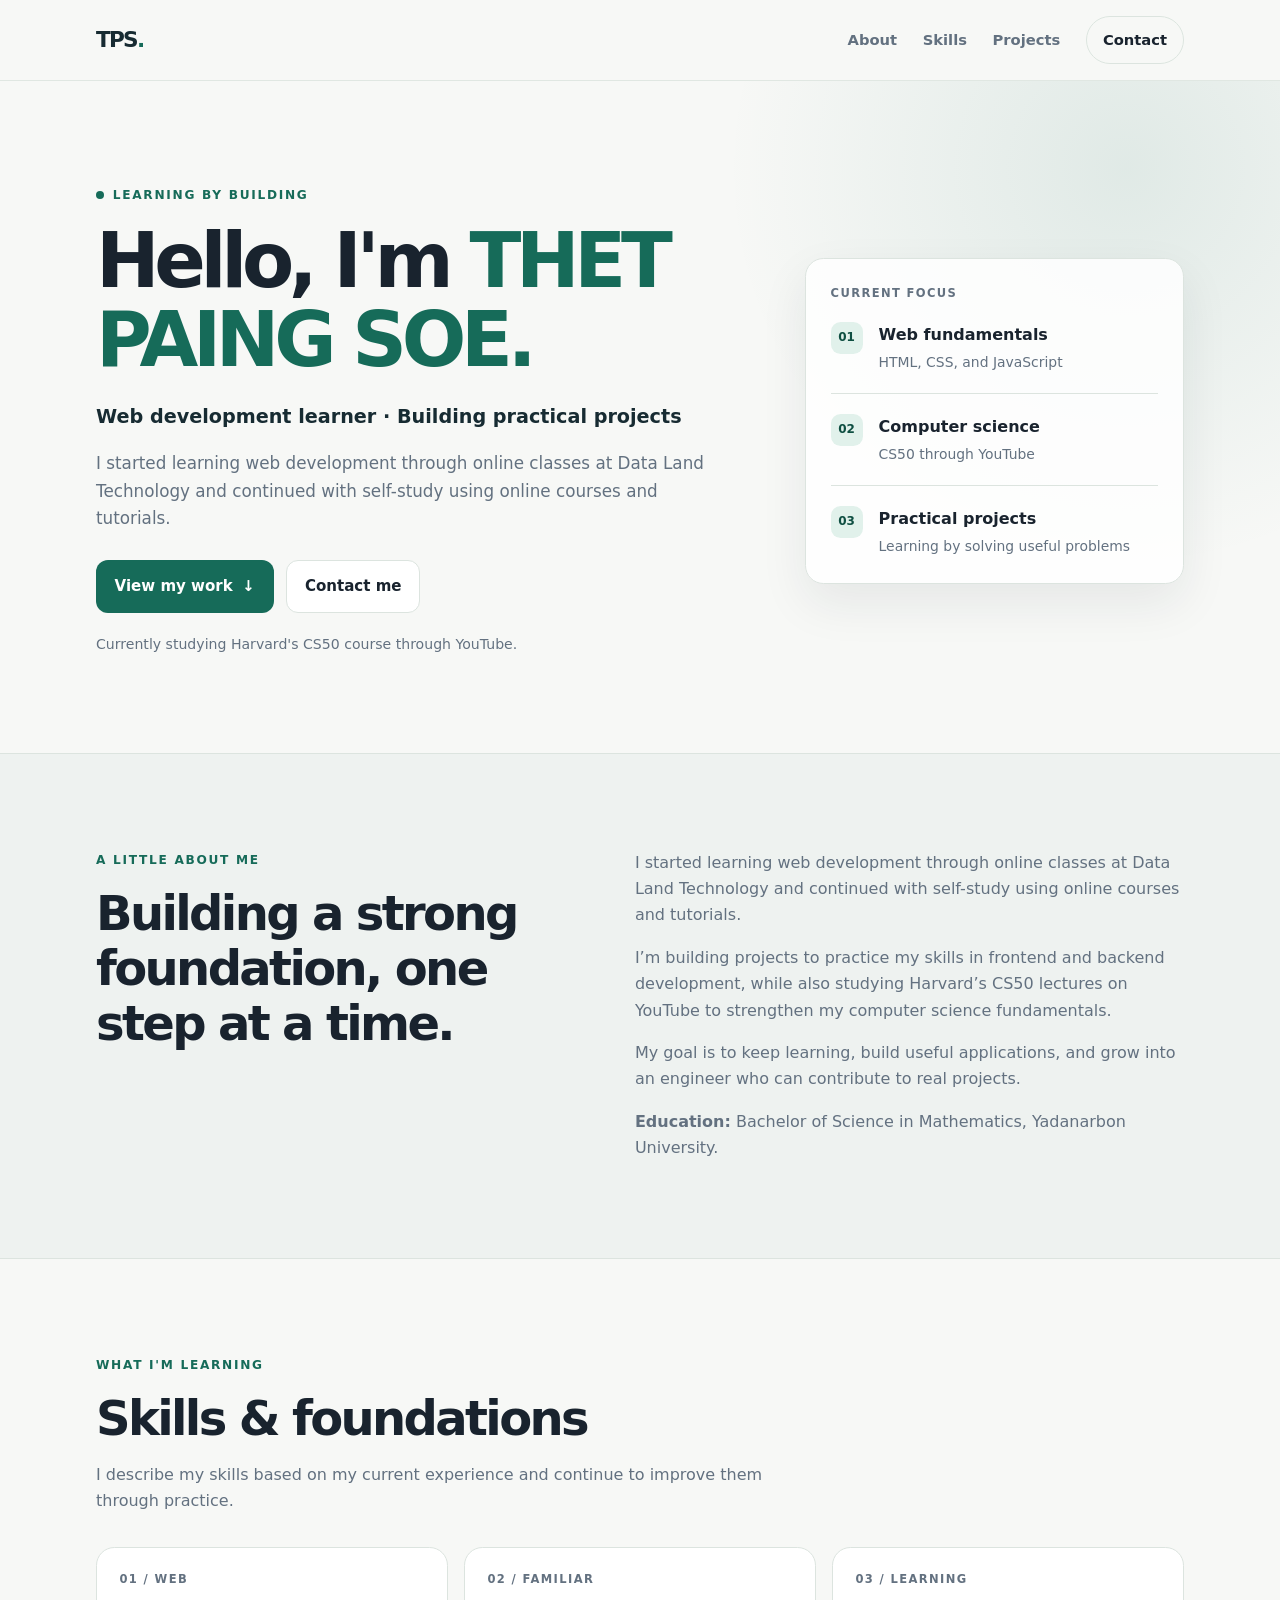
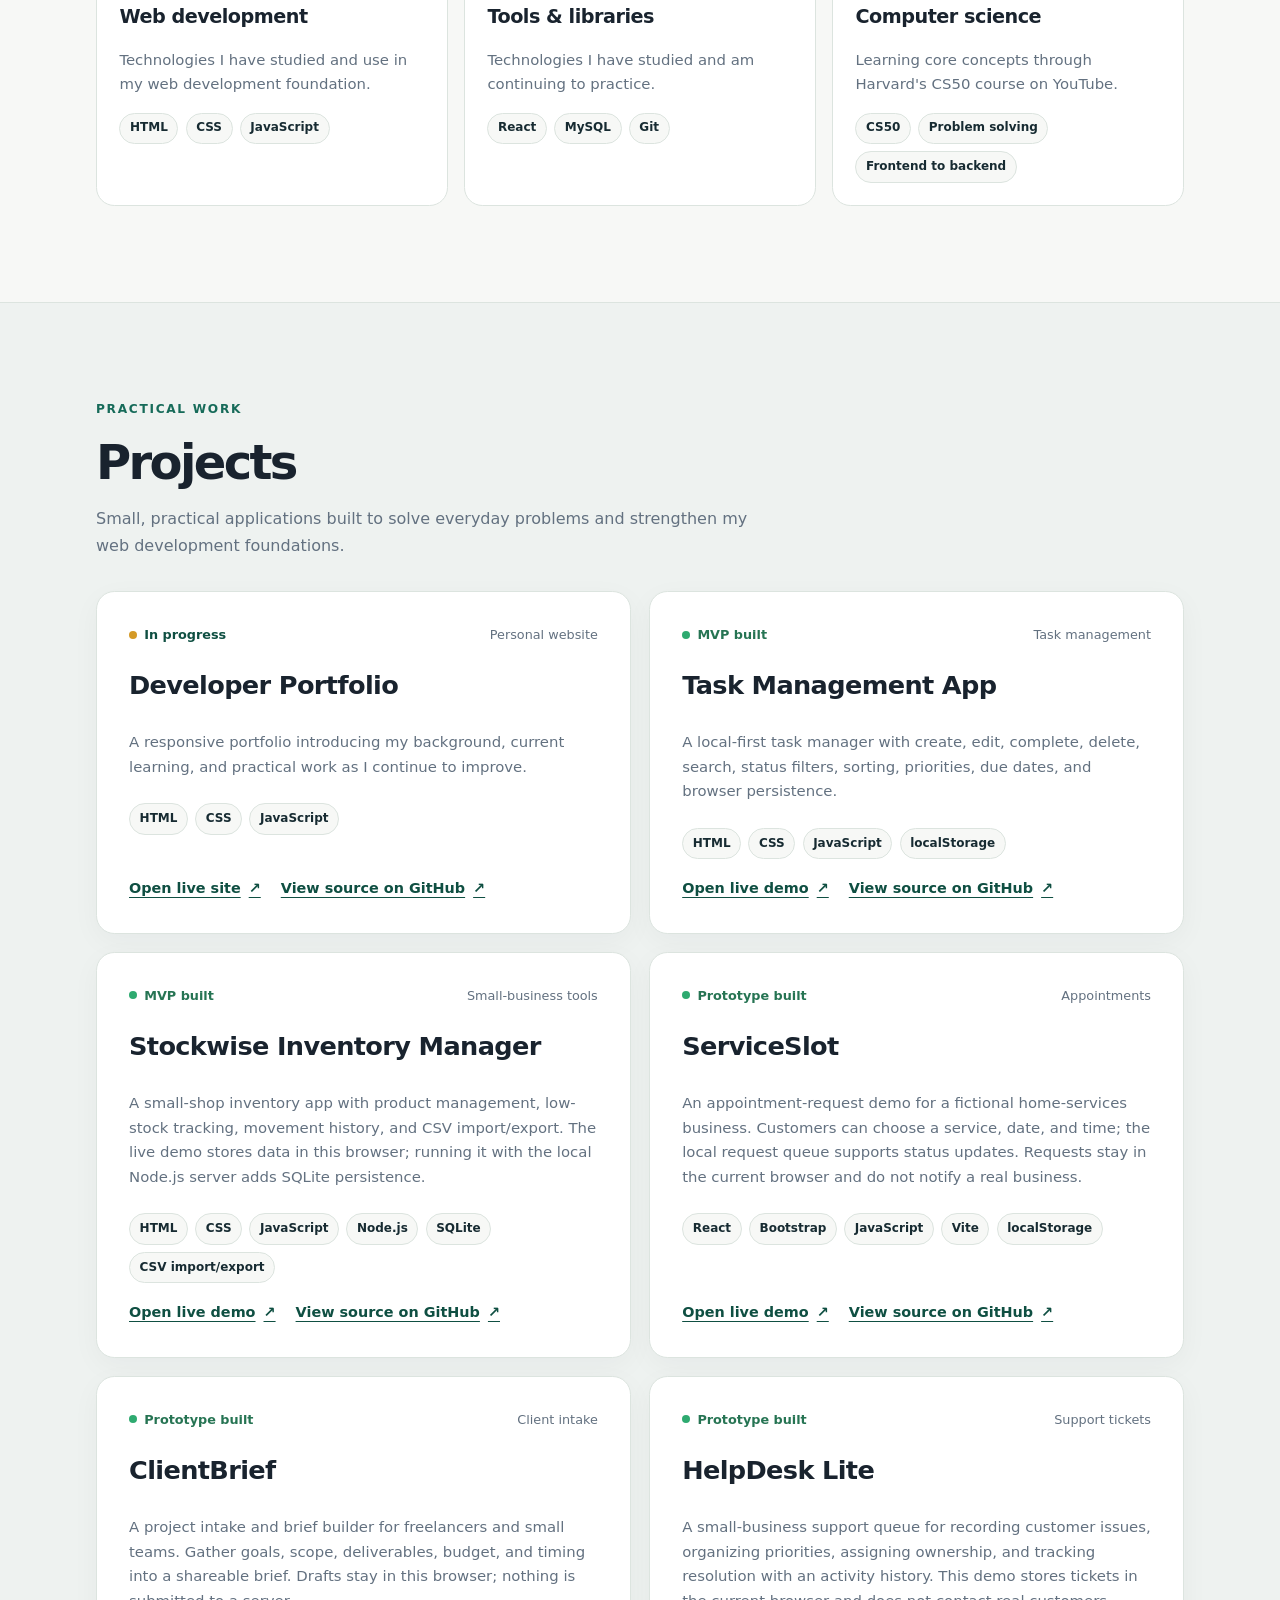
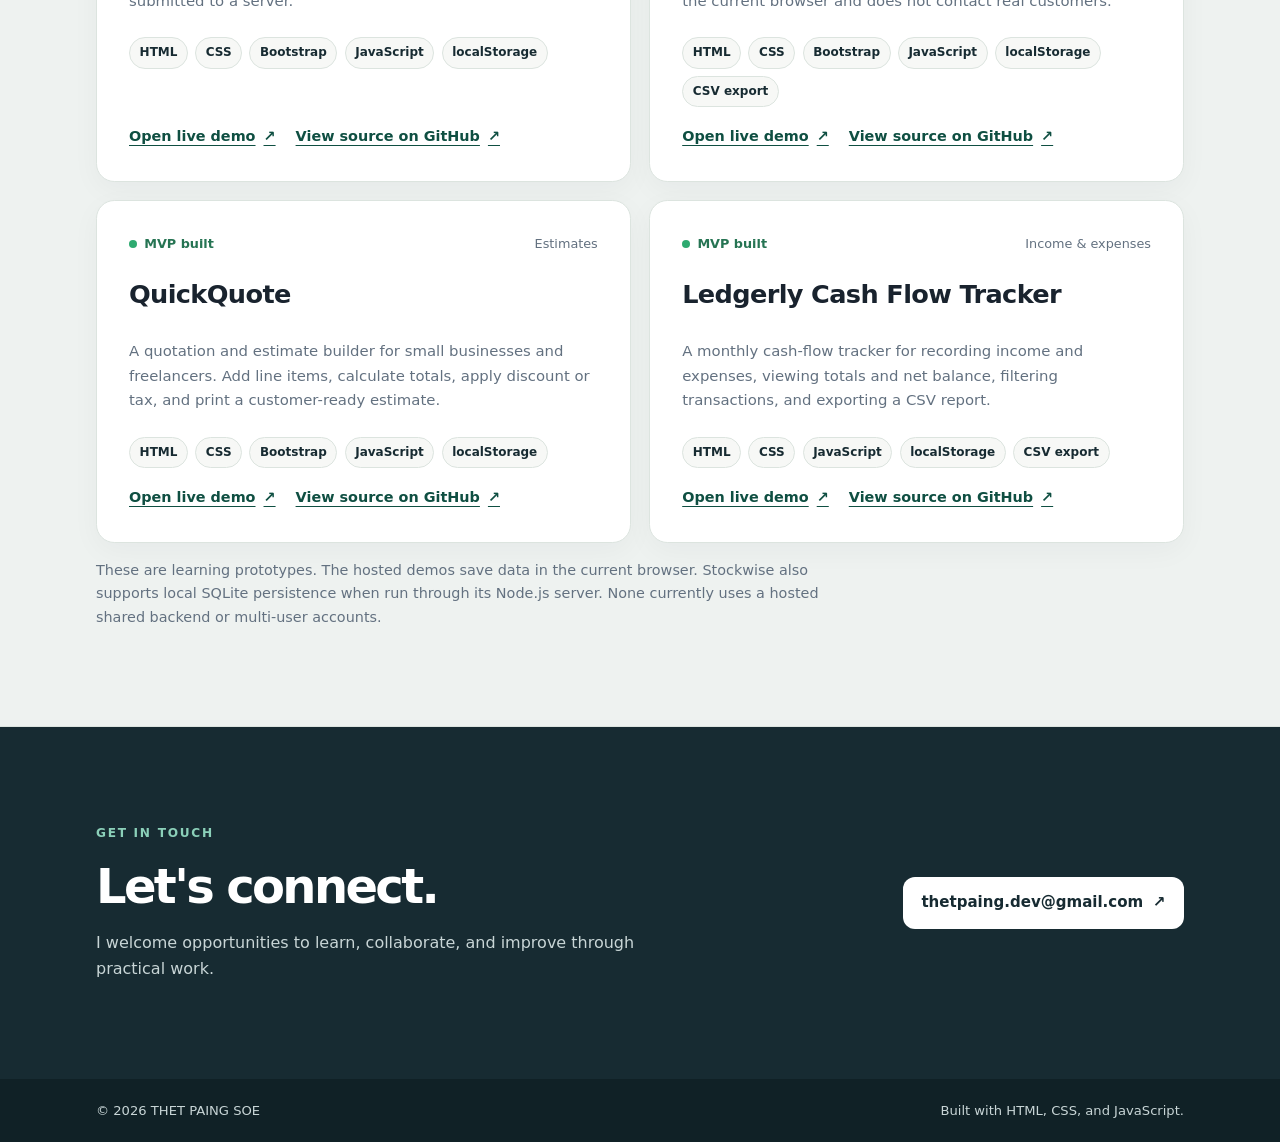
==== commit 9bd25255: "Add HelpDesk Lite project card" ====
--- a/index.html
+++ b/index.html
@@ -247,6 +247,22 @@
 
           <article class="project-card">
             <div class="project-topline">
+              <span class="project-status project-status-ready"><span aria-hidden="true"></span> Prototype built</span>
+              <span class="project-type">Support tickets</span>
+            </div>
+            <h3>HelpDesk Lite</h3>
+            <p>A small-business support queue for recording customer issues, organizing priorities, assigning ownership, and tracking resolution with an activity history. This demo stores tickets in the current browser and does not contact real customers.</p>
+            <ul class="tag-list" aria-label="HelpDesk Lite technologies">
+              <li>HTML</li><li>CSS</li><li>Bootstrap</li><li>JavaScript</li><li>localStorage</li><li>CSV export</li>
+            </ul>
+            <div class="project-links">
+              <a class="text-link" href="https://helpdesk-lite-wdf-5618s-projects.vercel.app" target="_blank" rel="noreferrer">Open live demo <span aria-hidden="true">↗</span></a>
+              <a class="text-link" href="https://github.com/wdf-5618/helpdesk-lite" target="_blank" rel="noreferrer">View source on GitHub <span aria-hidden="true">↗</span></a>
+            </div>
+          </article>
+
+          <article class="project-card">
+            <div class="project-topline">
               <span class="project-status project-status-ready"><span aria-hidden="true"></span> MVP built</span>
               <span class="project-type">Estimates</span>
             </div>
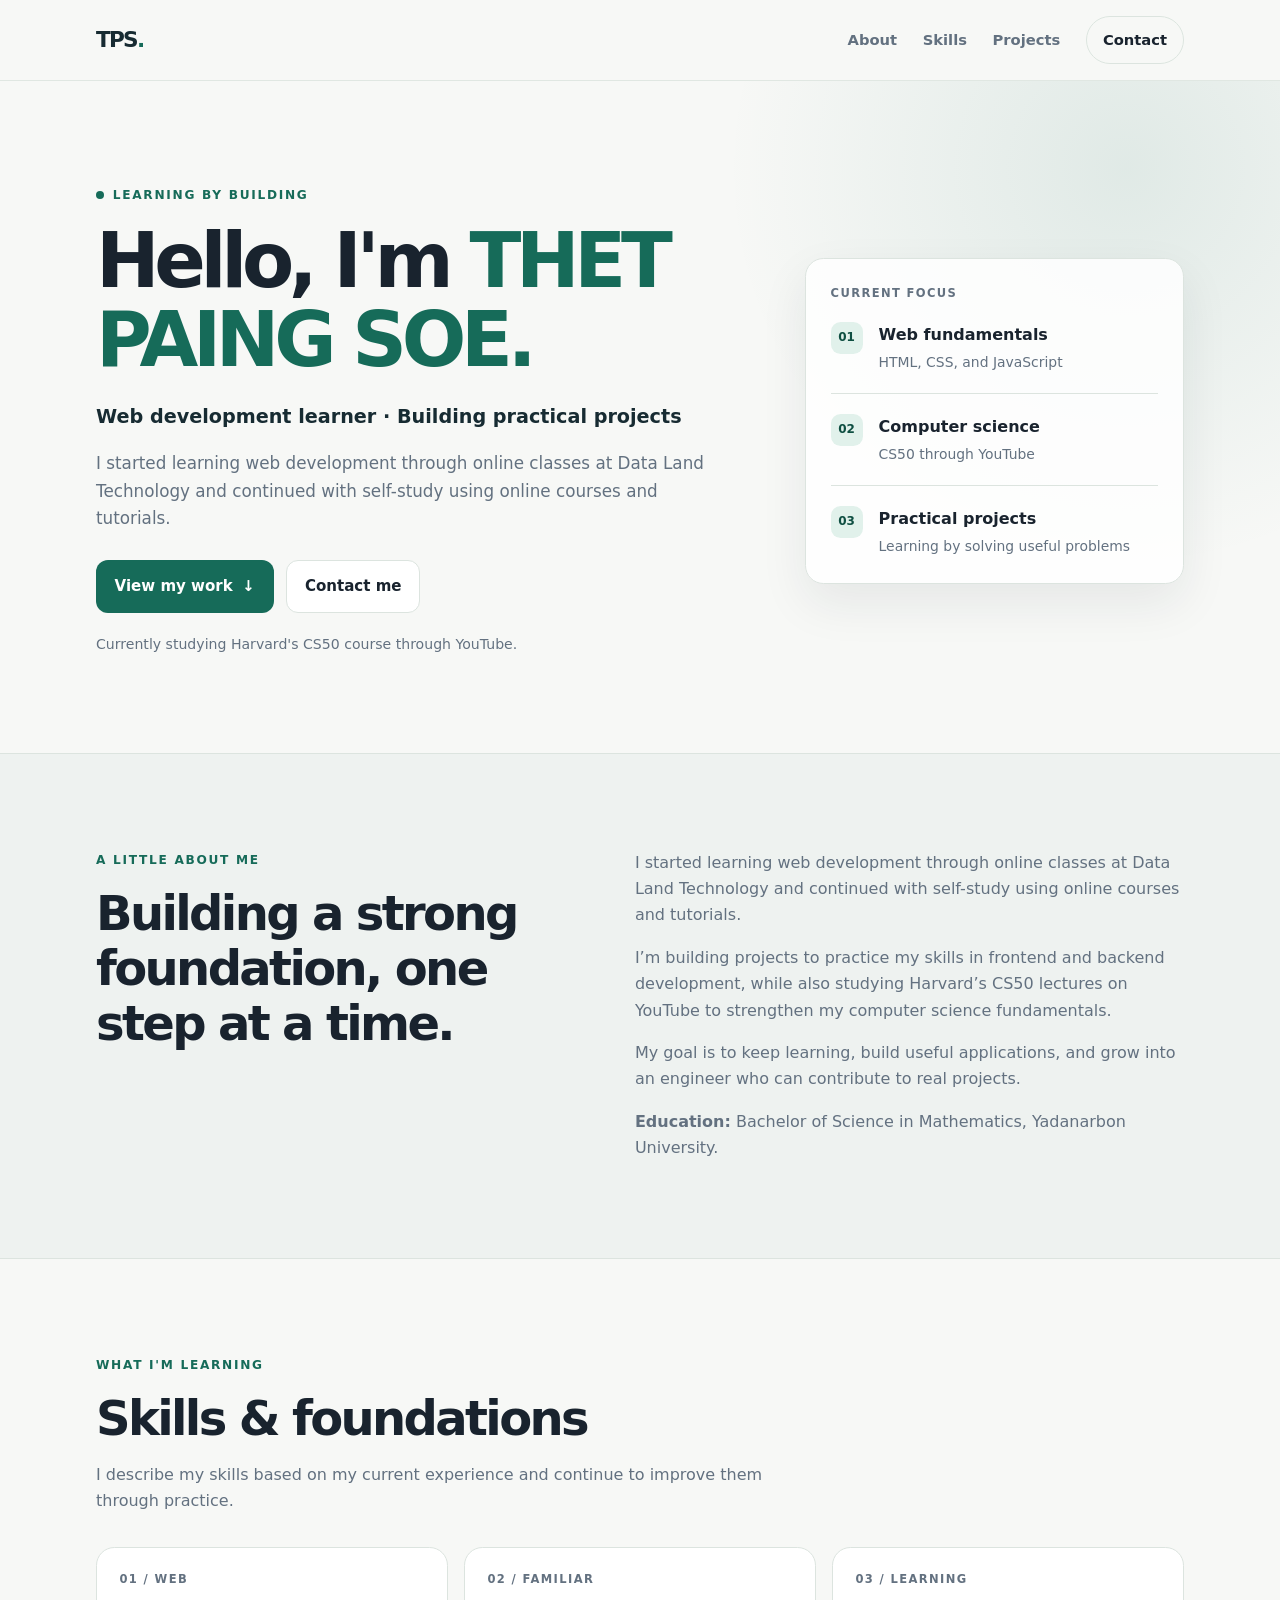
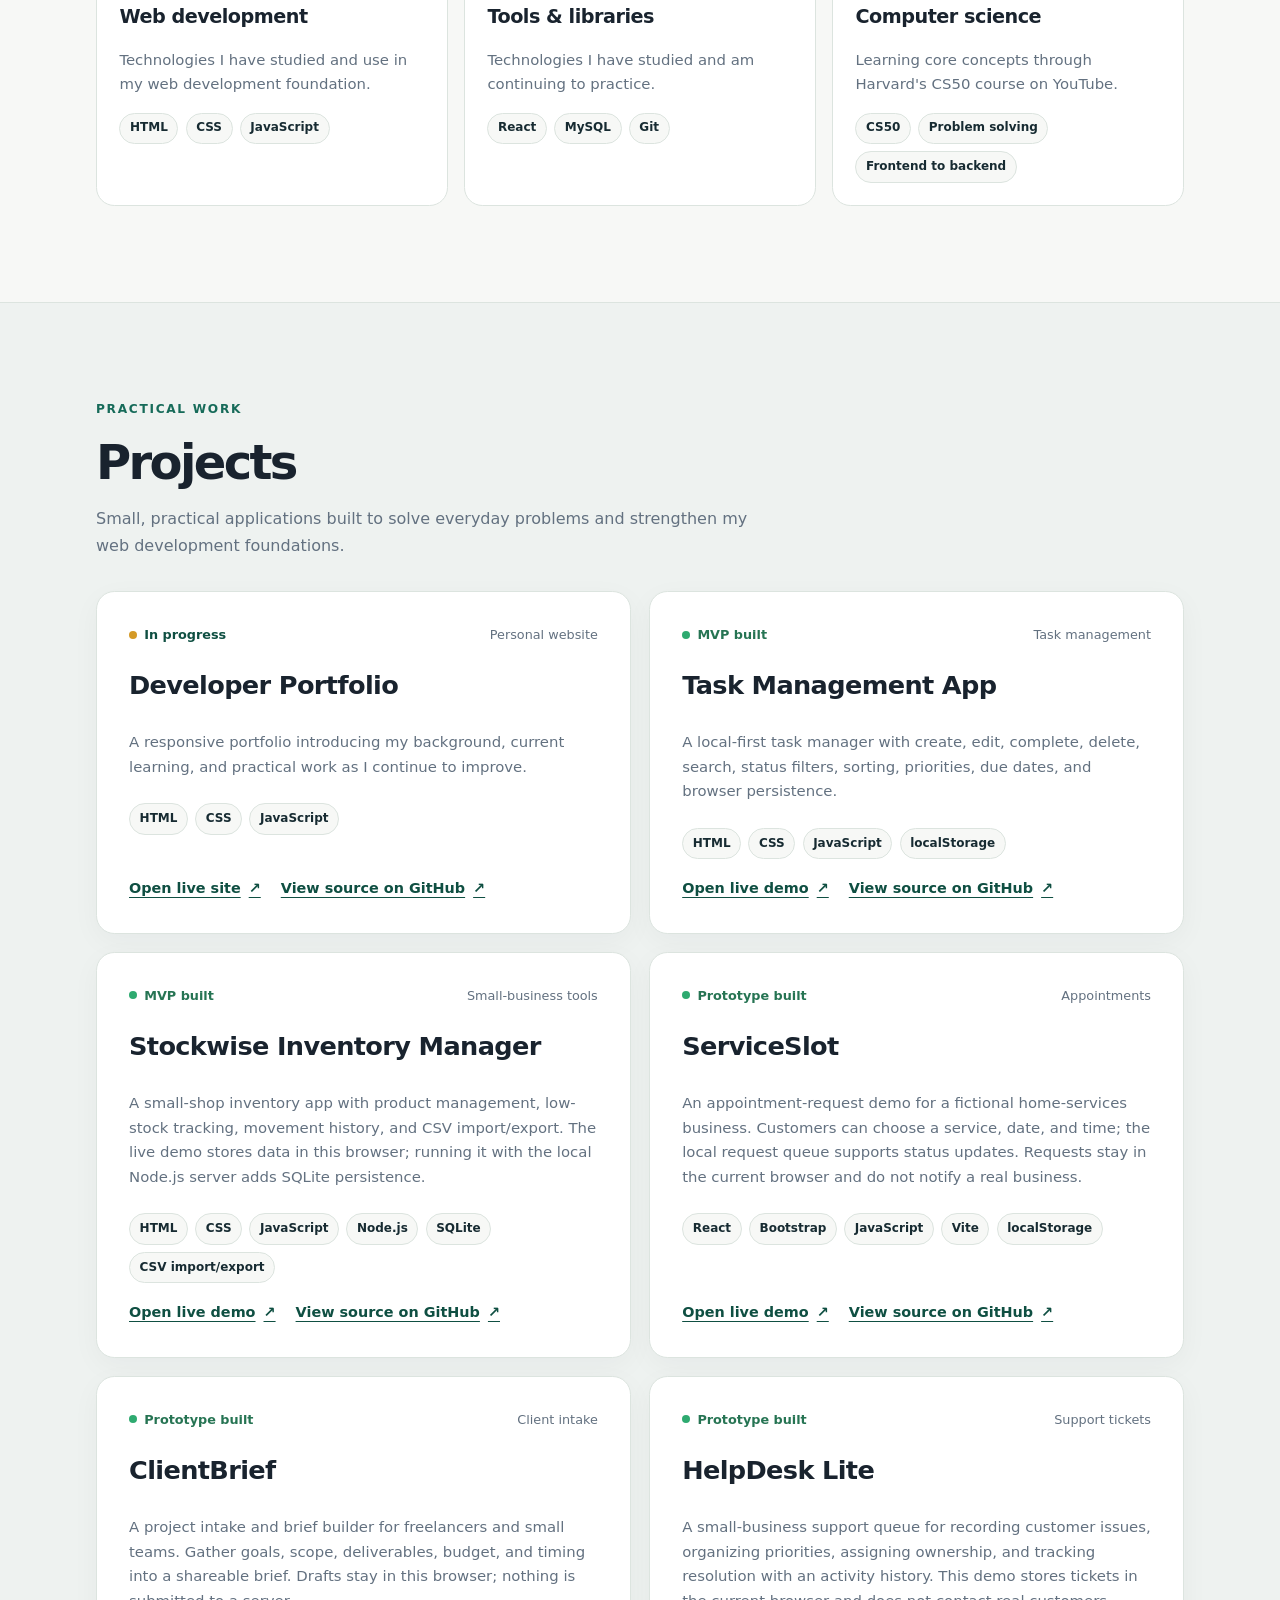
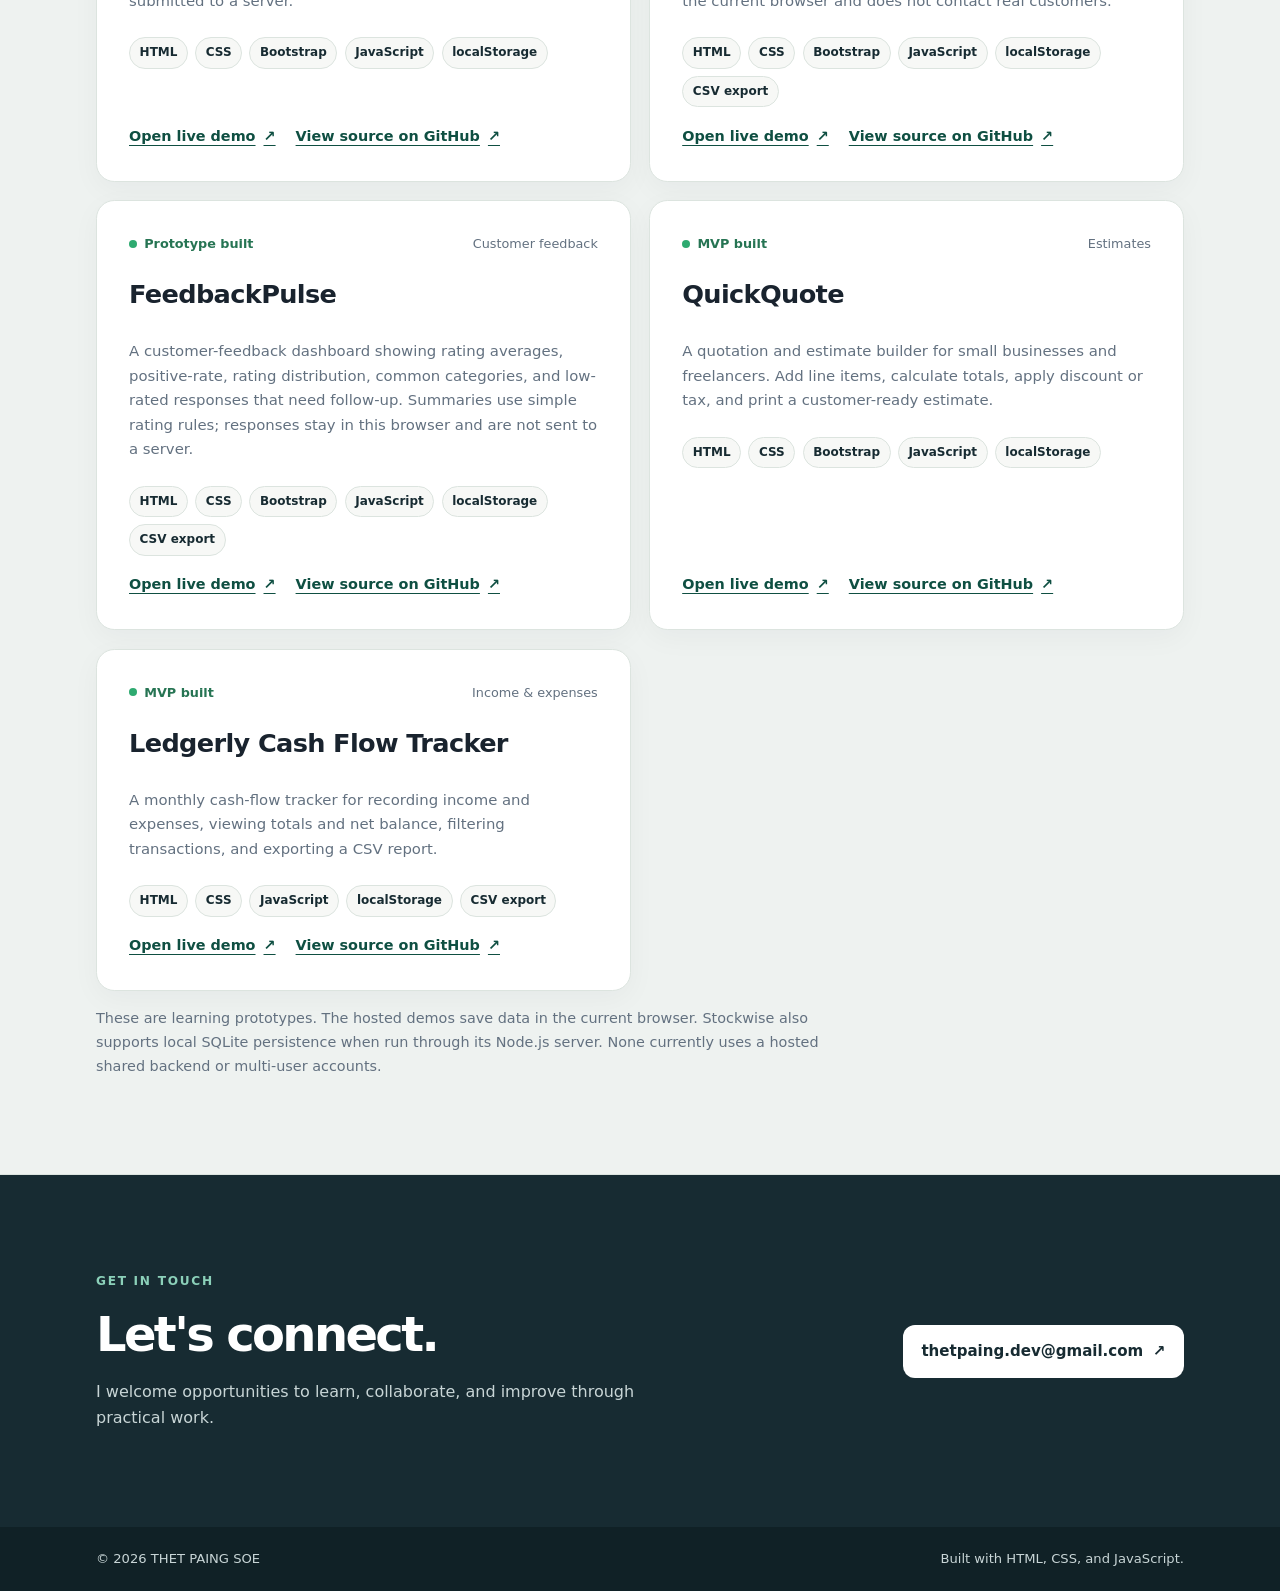
==== commit 6943a3f0: "Add FeedbackPulse project card" ====
--- a/index.html
+++ b/index.html
@@ -263,6 +263,22 @@
 
           <article class="project-card">
             <div class="project-topline">
+              <span class="project-status project-status-ready"><span aria-hidden="true"></span> Prototype built</span>
+              <span class="project-type">Customer feedback</span>
+            </div>
+            <h3>FeedbackPulse</h3>
+            <p>A customer-feedback dashboard showing rating averages, positive-rate, rating distribution, common categories, and low-rated responses that need follow-up. Summaries use simple rating rules; responses stay in this browser and are not sent to a server.</p>
+            <ul class="tag-list" aria-label="FeedbackPulse technologies">
+              <li>HTML</li><li>CSS</li><li>Bootstrap</li><li>JavaScript</li><li>localStorage</li><li>CSV export</li>
+            </ul>
+            <div class="project-links">
+              <a class="text-link" href="https://feedback-pulse-wdf-5618s-projects.vercel.app" target="_blank" rel="noreferrer">Open live demo <span aria-hidden="true">↗</span></a>
+              <a class="text-link" href="https://github.com/wdf-5618/feedback-pulse" target="_blank" rel="noreferrer">View source on GitHub <span aria-hidden="true">↗</span></a>
+            </div>
+          </article>
+
+          <article class="project-card">
+            <div class="project-topline">
               <span class="project-status project-status-ready"><span aria-hidden="true"></span> MVP built</span>
               <span class="project-type">Estimates</span>
             </div>
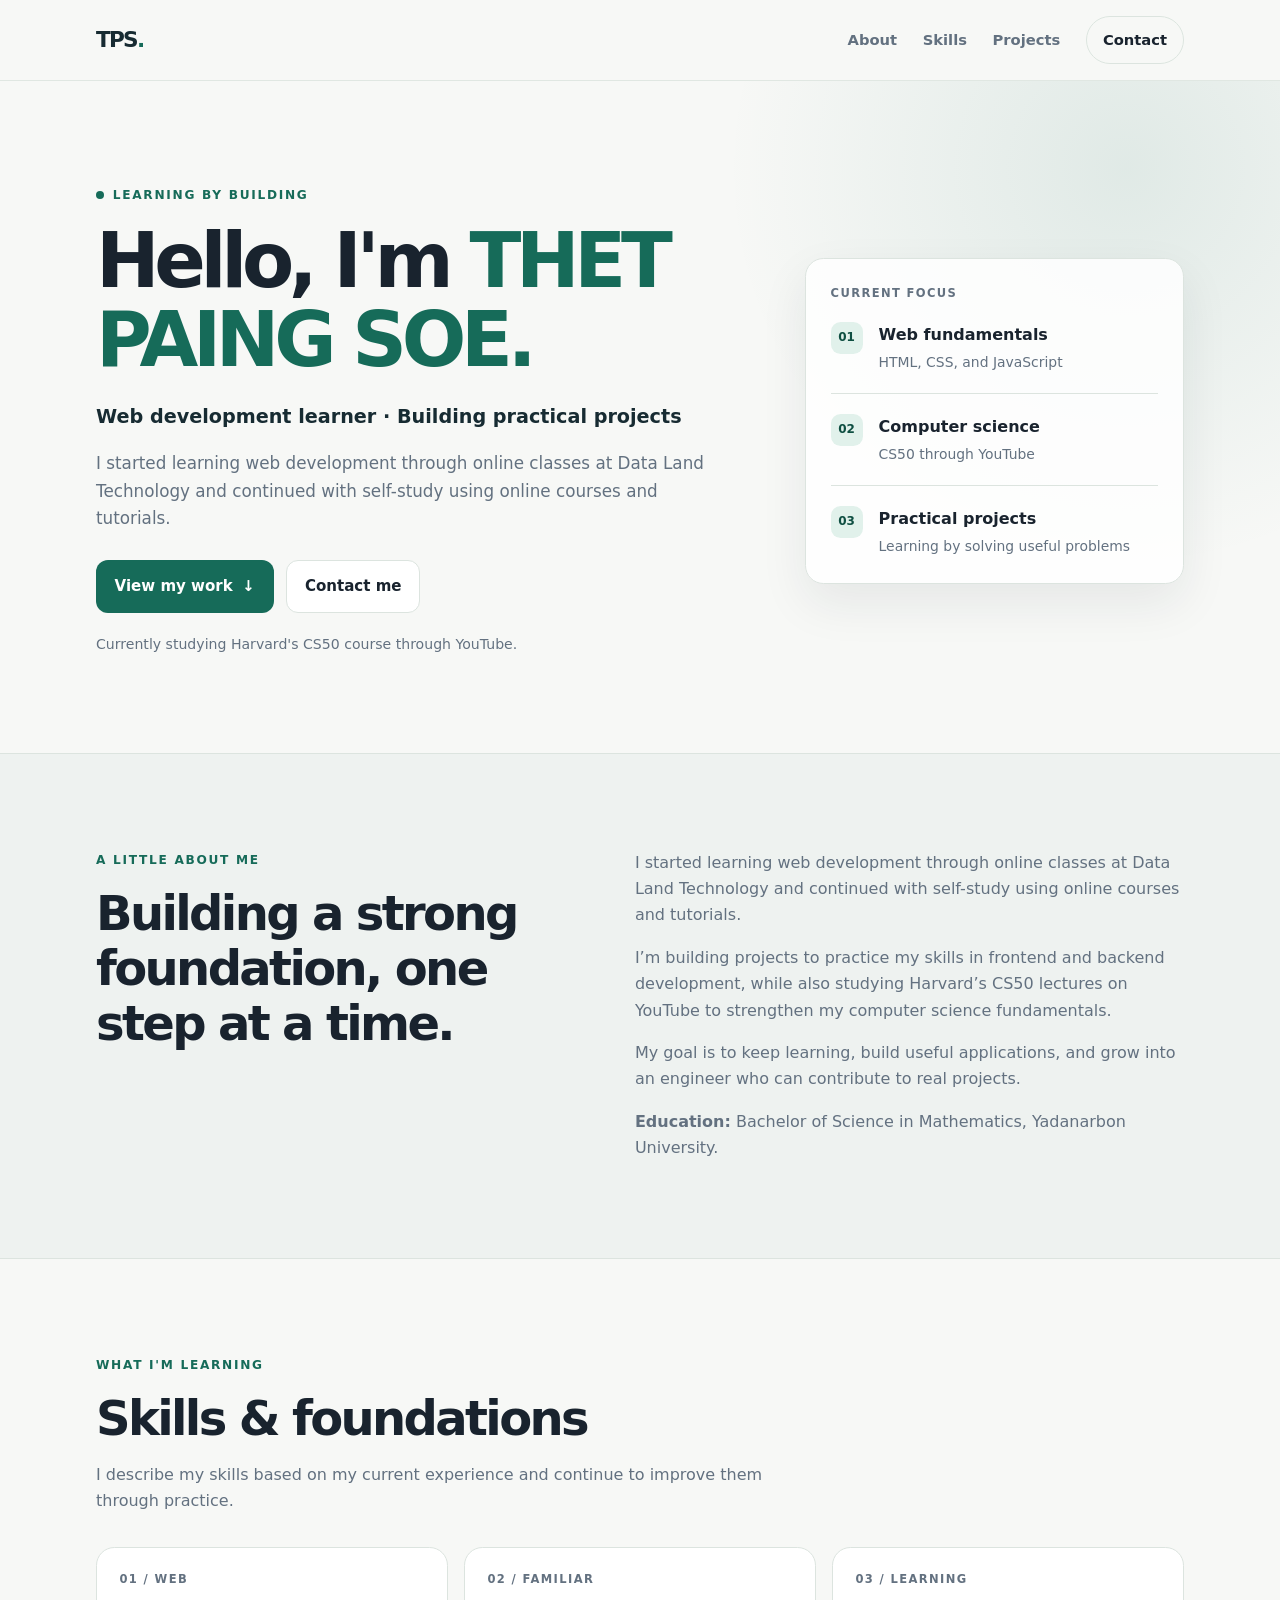
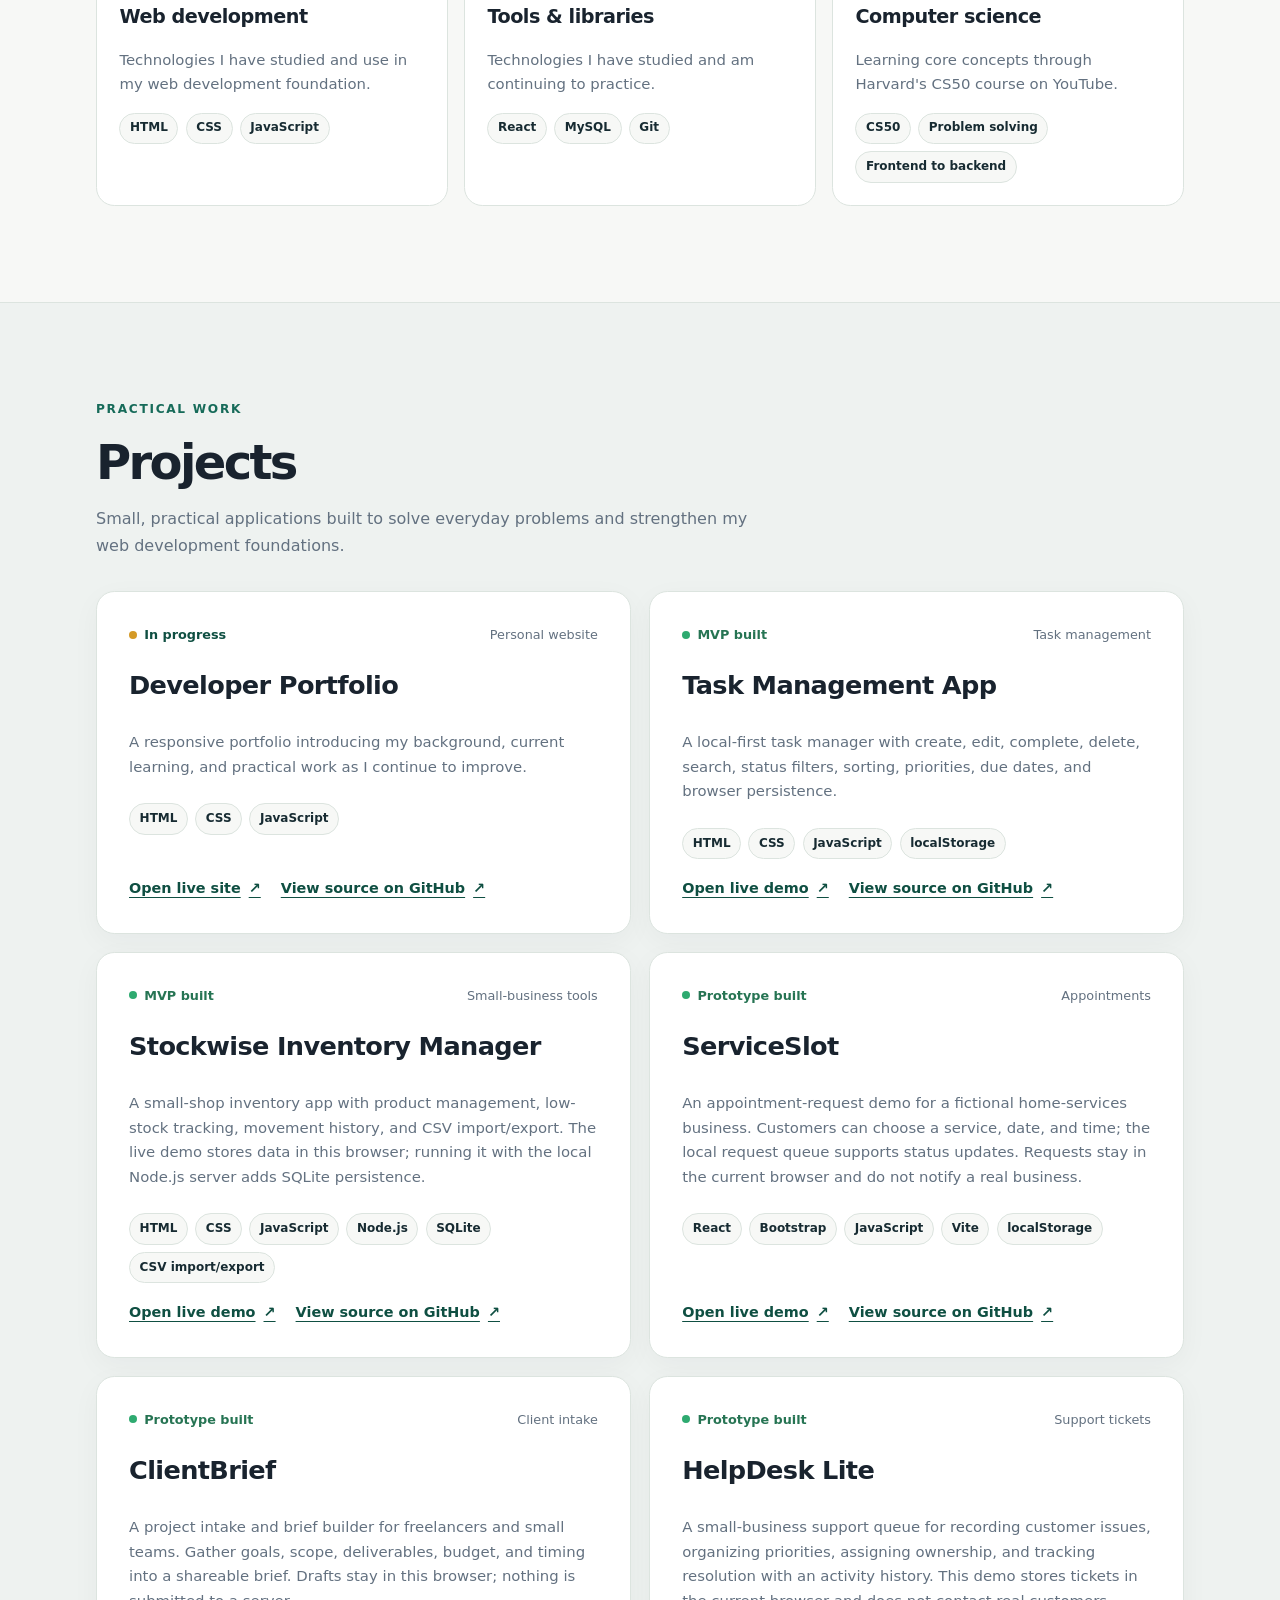
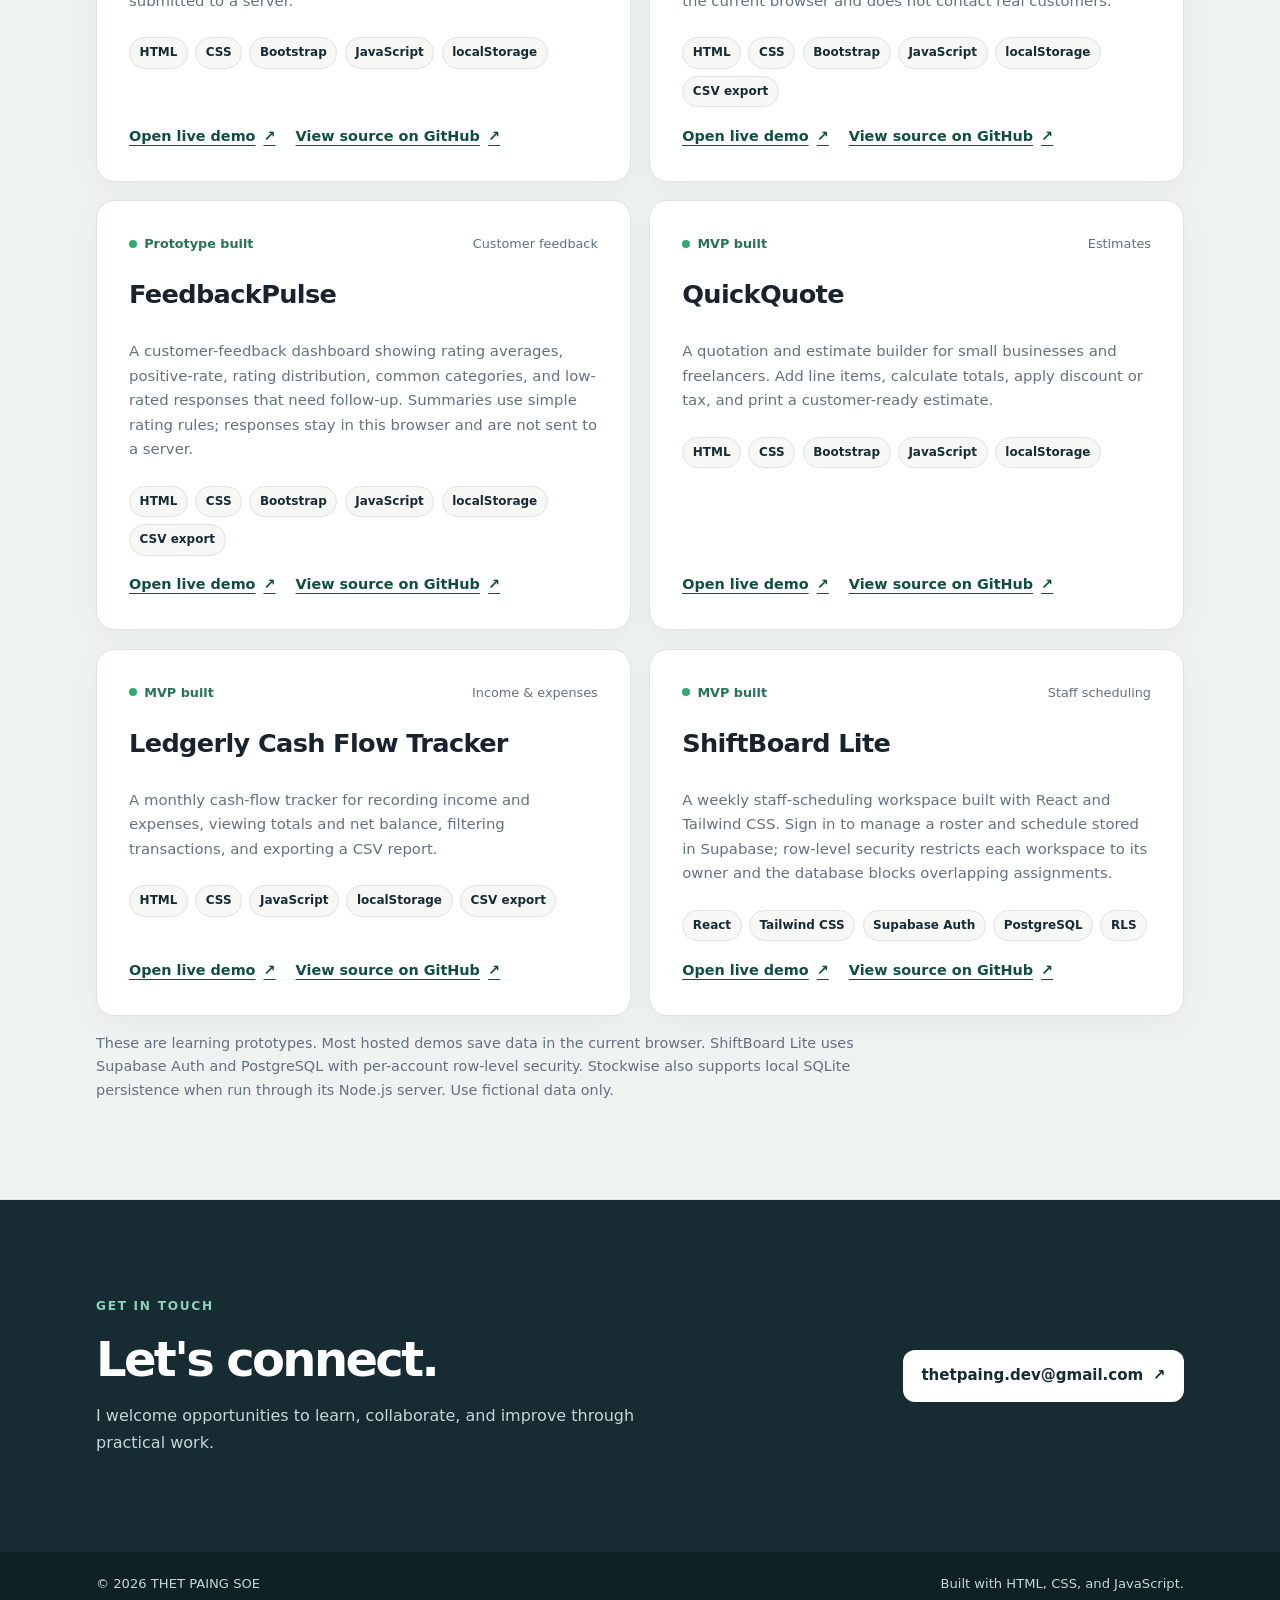
==== commit e4c5fcc8: "Add ShiftBoard Lite to portfolio project gallery" ====
--- a/index.html
+++ b/index.html
@@ -308,8 +308,24 @@
               <a class="text-link" href="https://github.com/wdf-5618/ledgerly-cashflow-tracker" target="_blank" rel="noreferrer">View source on GitHub <span aria-hidden="true">↗</span></a>
             </div>
           </article>
-        </div>
-        <p class="projects-note">These are learning prototypes. The hosted demos save data in the current browser. Stockwise also supports local SQLite persistence when run through its Node.js server. None currently uses a hosted shared backend or multi-user accounts.</p>
+
+          <article class="project-card">
+            <div class="project-topline">
+              <span class="project-status project-status-ready"><span aria-hidden="true"></span> MVP built</span>
+              <span class="project-type">Staff scheduling</span>
+            </div>
+            <h3>ShiftBoard Lite</h3>
+            <p>A weekly staff-scheduling workspace built with React and Tailwind CSS. Sign in to manage a roster and schedule stored in Supabase; row-level security restricts each workspace to its owner and the database blocks overlapping assignments.</p>
+            <ul class="tag-list" aria-label="ShiftBoard Lite technologies">
+              <li>React</li><li>Tailwind CSS</li><li>Supabase Auth</li><li>PostgreSQL</li><li>RLS</li>
+            </ul>
+            <div class="project-links">
+              <a class="text-link" href="https://shiftboard-lite.vercel.app/" target="_blank" rel="noreferrer">Open live demo <span aria-hidden="true">↗</span></a>
+              <a class="text-link" href="https://github.com/wdf-5618/shiftboard-lite" target="_blank" rel="noreferrer">View source on GitHub <span aria-hidden="true">↗</span></a>
+            </div>
+          </article>
+        </div>
+        <p class="projects-note">These are learning prototypes. Most hosted demos save data in the current browser. ShiftBoard Lite uses Supabase Auth and PostgreSQL with per-account row-level security. Stockwise also supports local SQLite persistence when run through its Node.js server. Use fictional data only.</p>
       </div>
     </section>
 
